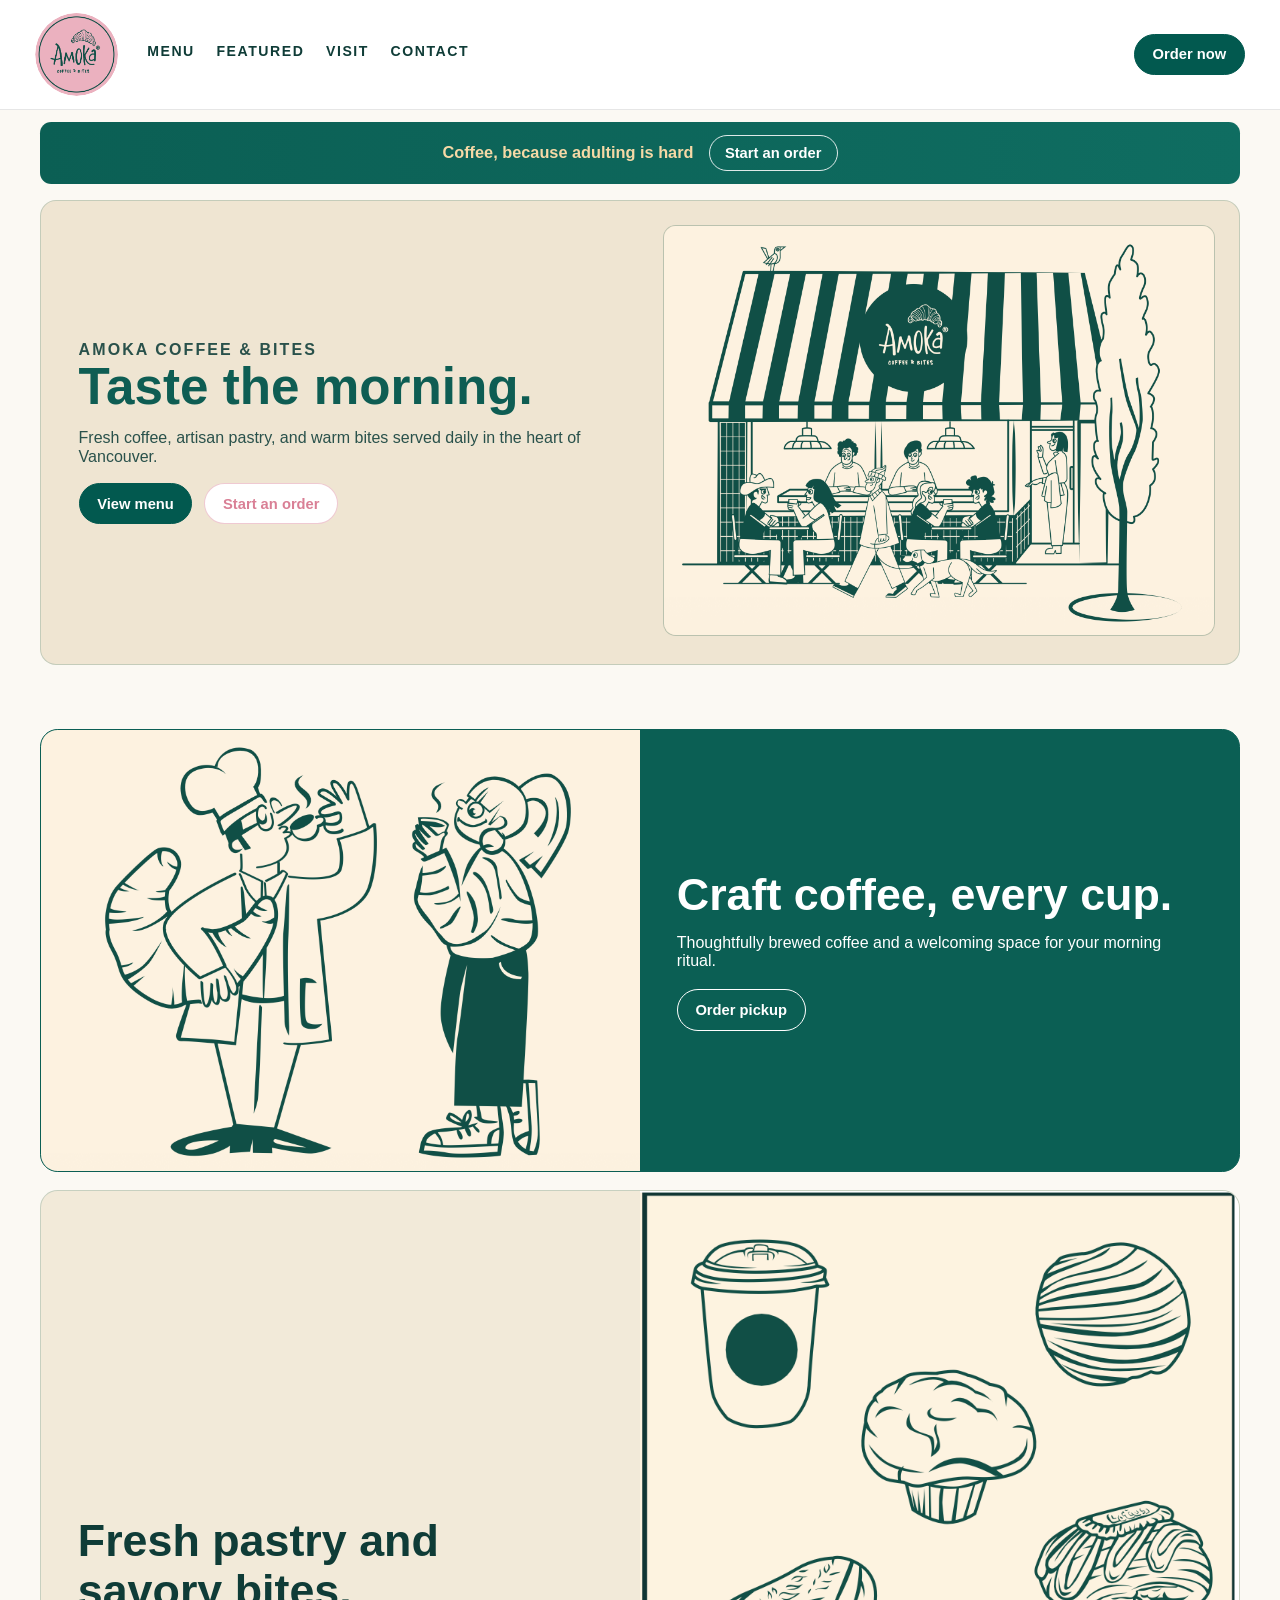
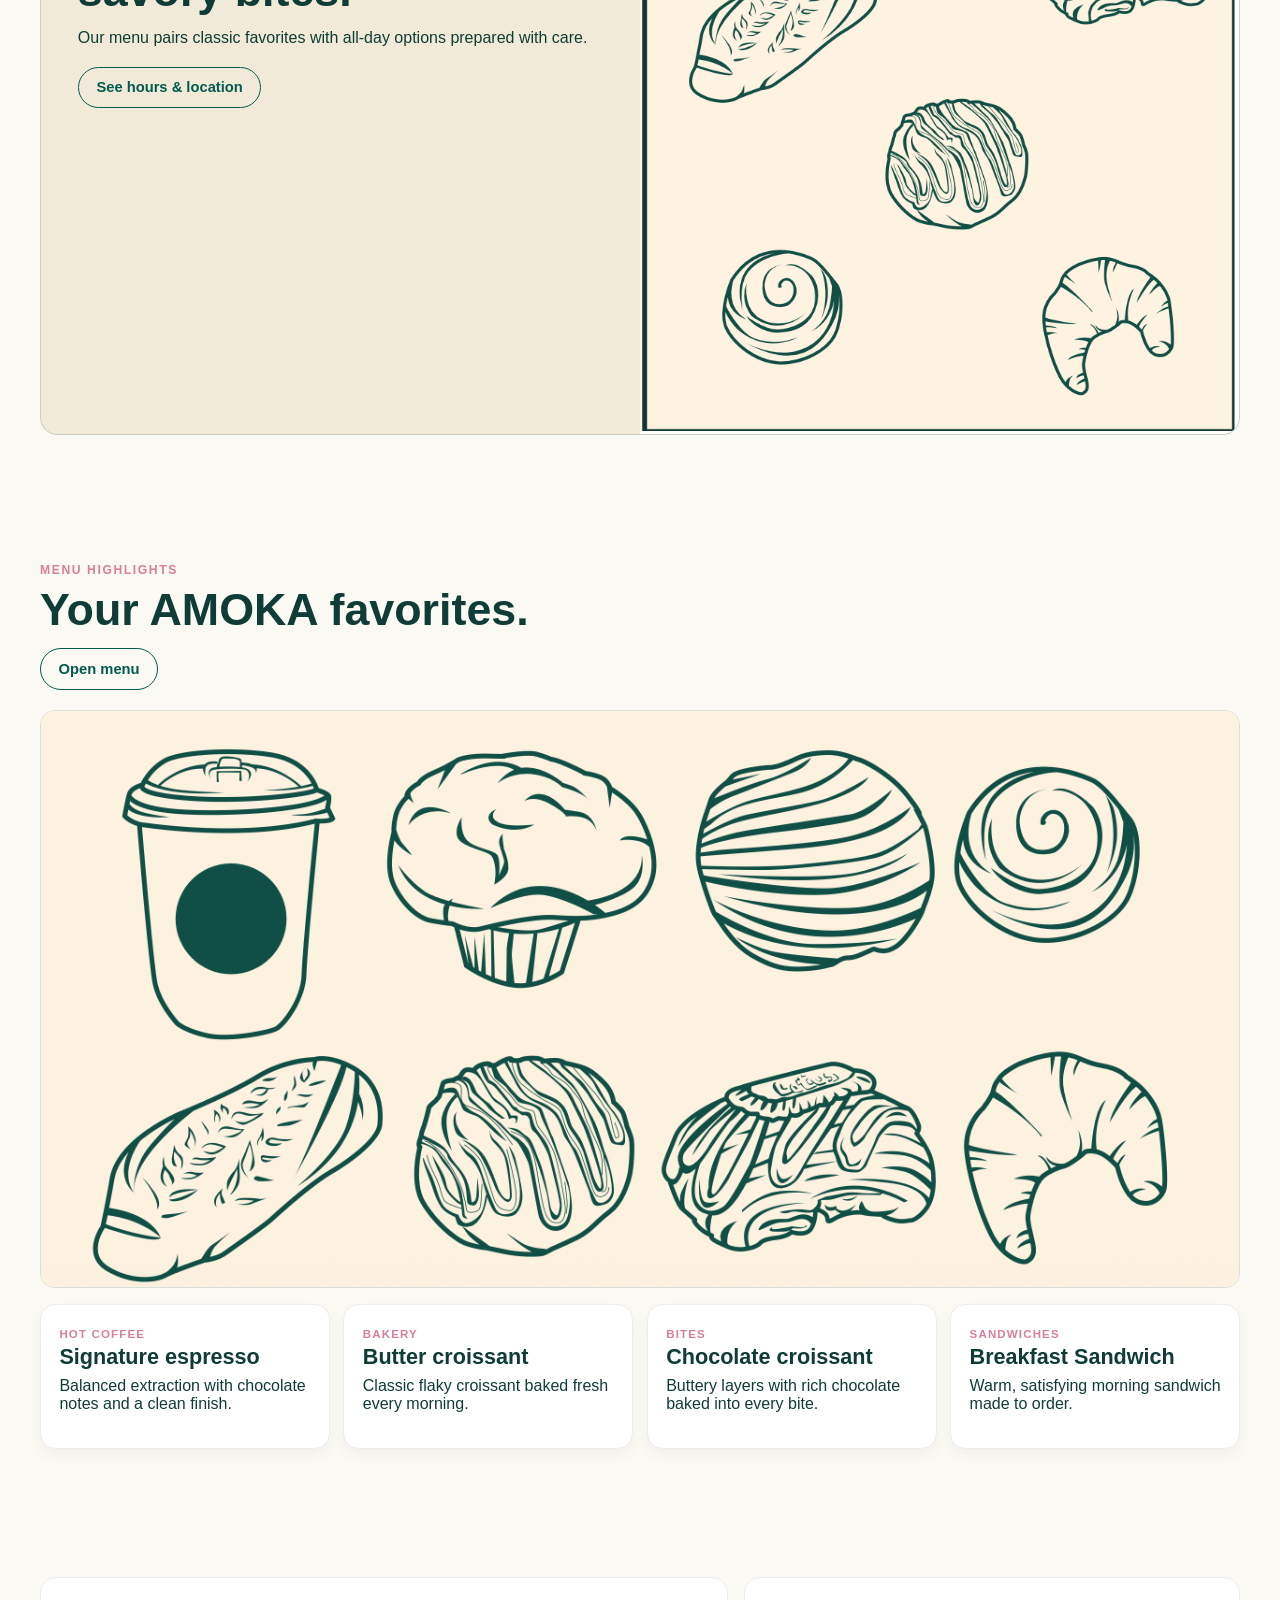
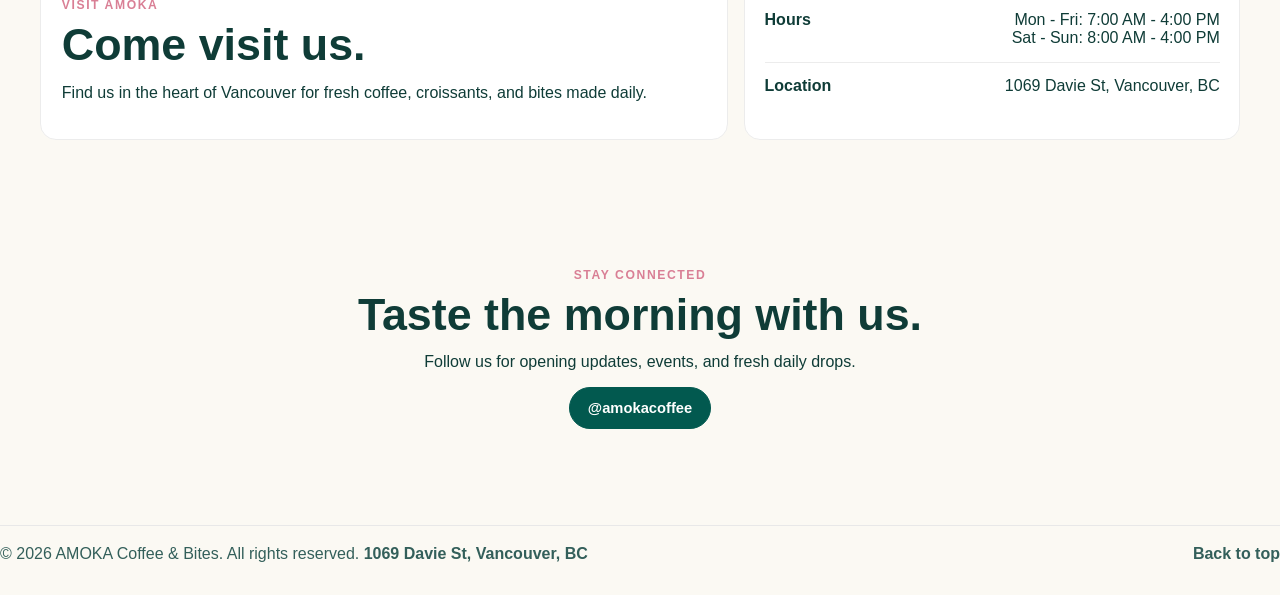
==== index.html @ 8d80a638 "update Logo" ====
<!doctype html>
<html lang="en">
  <head>
    <meta charset="utf-8">
    <meta name="viewport" content="width=device-width, initial-scale=1">
    <meta
      name="description"
      content="AMOKA Coffee & Bites: handcrafted croissants, quality coffee, and a warm cafe-bistro atmosphere in British Columbia."
    >
    <title>AMOKA Coffee & Bites | Taste The Morning</title>
    <link rel="stylesheet" href="styles.css">
  </head>
  <body>
    <header class="site-header">
      <div class="header-left">
        <a class="brand" href="#top" aria-label="AMOKA Coffee & Bites home">
          <img
            class="brand-logo"
            src="./Logo.png"
            alt="AMOKA Coffee & Bites logo"
            onerror="this.style.display='none'; this.parentElement.classList.add('logo-fallback');"
          >
          <span class="brand-mark" aria-hidden="true">A</span>
        </a>
        <nav class="site-nav" aria-label="Primary navigation">
          <a href="./menu.html">Menu</a>
          <a href="#featured">Featured</a>
          <a href="#visit">Visit</a>
          <a href="https://instagram.com/amokacoffee" target="_blank" rel="noreferrer">Contact</a>
        </nav>
      </div>
      <div class="header-actions">
        <a
          class="button button-order"
          href="https://order.online/store/-1649877/?pickup=true&hideModal=true&utm_source=gfo&rwg_token=AFd1xnEuLdV1BhprTAiKXkvRFJN7YW4y94tghBHfKcItxzS50B09iqx4FPSLqGFuNAH0LZiRME0Q1YKTU5CLuIjcIhXDr4P1aA%3D%3D"
          target="_blank"
          rel="noreferrer"
        >
          Order now
        </a>
      </div>
      <button class="nav-toggle" type="button" aria-label="Open menu" aria-expanded="false">
        <span></span>
        <span></span>
      </button>
    </header>

    <main id="top">
      <section class="top-banner" aria-label="Order banner">
        <p>Coffee, because adulting is hard</p>
        <a
          class="button button-primary"
          href="https://order.online/store/-1649877/?pickup=true&hideModal=true&utm_source=gfo&rwg_token=AFd1xnEuLdV1BhprTAiKXkvRFJN7YW4y94tghBHfKcItxzS50B09iqx4FPSLqGFuNAH0LZiRME0Q1YKTU5CLuIjcIhXDr4P1aA%3D%3D"
          target="_blank"
          rel="noreferrer"
        >
          Start an order
        </a>
      </section>

      <section class="hero">
        <div class="hero-copy">
          <p class="eyebrow">AMOKA Coffee &amp; Bites</p>
          <h1>Taste the morning.</h1>
          <p>Fresh coffee, artisan pastry, and warm bites served daily in the heart of Vancouver.</p>
          <div class="hero-actions">
            <a
              class="button button-primary"
              href="./menu.html"
            >
              View menu
            </a>
            <a
              class="button button-secondary"
              href="https://order.online/store/-1649877/?pickup=true&hideModal=true&utm_source=gfo&rwg_token=AFd1xnEuLdV1BhprTAiKXkvRFJN7YW4y94tghBHfKcItxzS50B09iqx4FPSLqGFuNAH0LZiRME0Q1YKTU5CLuIjcIhXDr4P1aA%3D%3D"
              target="_blank"
              rel="noreferrer"
            >
              Start an order
            </a>
          </div>
        </div>
        <div class="hero-art">
          <img src="./Design_front.png" alt="Illustration of AMOKA storefront">
        </div>
      </section>

      <section class="promo section" id="featured">
        <article class="promo-card promo-green">
          <img src="./Design_coffee.png" alt="Illustration of AMOKA coffee moment">
          <div class="promo-copy">
            <h2>Craft coffee, every cup.</h2>
            <p>
              Thoughtfully brewed coffee and a welcoming space for your morning ritual.
            </p>
            <a
              class="button button-outline"
              href="https://order.online/store/-1649877/?pickup=true&hideModal=true&utm_source=gfo&rwg_token=AFd1xnEuLdV1BhprTAiKXkvRFJN7YW4y94tghBHfKcItxzS50B09iqx4FPSLqGFuNAH0LZiRME0Q1YKTU5CLuIjcIhXDr4P1aA%3D%3D"
              target="_blank"
              rel="noreferrer"
            >
              Order pickup
            </a>
          </div>
        </article>
        <article class="promo-card reverse promo-cream">
          <img src="./Design_pastry.png" alt="AMOKA pastry design board">
          <div class="promo-copy">
            <h2>Fresh pastry and savory bites.</h2>
            <p>Our menu pairs classic favorites with all-day options prepared with care.</p>
            <a class="button button-outline" href="#visit">See hours &amp; location</a>
          </div>
        </article>
      </section>

      <section class="menu section" id="menu">
        <div class="section-heading">
          <p class="eyebrow">Menu highlights</p>
          <h2>Your AMOKA favorites.</h2>
          <a class="button button-outline" href="./menu.html">Open menu</a>
        </div>
        <div class="design-strip" aria-hidden="true">
          <img src="./Design_food_items.png" alt="">
        </div>
        <div class="menu-grid">
          <article class="menu-item">
            <span>Hot coffee</span>
            <h3>Signature espresso</h3>
            <p>Balanced extraction with chocolate notes and a clean finish.</p>
          </article>
          <article class="menu-item">
            <span>Bakery</span>
            <h3>Butter croissant</h3>
            <p>Classic flaky croissant baked fresh every morning.</p>
          </article>
          <article class="menu-item">
            <span>Bites</span>
            <h3>Chocolate croissant</h3>
            <p>Buttery layers with rich chocolate baked into every bite.</p>
          </article>
          <article class="menu-item">
            <span>Sandwiches</span>
            <h3>Breakfast Sandwich</h3>
            <p>Warm, satisfying morning sandwich made to order.</p>
          </article>
        </div>
      </section>

      <section class="visit section" id="visit">
        <div class="visit-copy">
          <p class="eyebrow">Visit AMOKA</p>
          <h2>Come visit us.</h2>
          <p>Find us in the heart of Vancouver for fresh coffee, croissants, and bites made daily.</p>
        </div>
        <div class="visit-card">
          <dl>
            <div>
              <dt>Hours</dt>
              <dd>Mon - Fri: 7:00 AM - 4:00 PM<br>Sat - Sun: 8:00 AM - 4:00 PM</dd>
            </div>
            <div>
              <dt>Location</dt>
              <dd>1069 Davie St, Vancouver, BC</dd>
            </div>
          </dl>
        </div>
      </section>

      <section class="contact section" id="contact">
        <p class="eyebrow">Stay connected</p>
        <h2>Taste the morning with us.</h2>
        <p>Follow us for opening updates, events, and fresh daily drops.</p>
        <a class="button button-primary" href="https://instagram.com/amokacoffee" target="_blank" rel="noreferrer">@amokacoffee</a>
      </section>
    </main>

    <footer class="site-footer">
      <p>
        &copy; <span id="year"></span> AMOKA Coffee &amp; Bites. All rights reserved.
        <a
          href="https://www.google.com/maps/search/?api=1&query=1069+Davie+St,+Vancouver,+BC"
          target="_blank"
          rel="noreferrer"
        >
          1069 Davie St, Vancouver, BC
        </a>
      </p>
      <a href="#top">Back to top</a>
    </footer>

    <script src="script.js"></script>
  </body>
</html>
---- styles.css ----
:root {
  --green: #02594f;
  --green-ink: #0f3c37;
  --pink: #eaa6b6;
  --pink-deep: #d97f95;
  --cream: #f6f2e4;
  --offwhite: #fbf9f3;
  --line: rgba(2, 89, 79, 0.18);
  --shadow: 0 16px 38px rgba(2, 89, 79, 0.15);
  --font-title: "Trona", "Helvetica Neue", Helvetica, Arial, sans-serif;
  --font-body: "Helvetica Neue", Helvetica, Arial, sans-serif;
}

* { box-sizing: border-box; }
html { scroll-behavior: smooth; }
body {
  margin: 0;
  font-family: var(--font-body);
  color: var(--green-ink);
  background: var(--offwhite);
  position: relative;
  overflow-x: hidden;
}

body::before,
body::after {
  content: "";
  position: fixed;
  top: 0;
  bottom: 0;
  width: clamp(56px, 6vw, 86px);
  background-image: url("./Design_sides.png");
  background-size: cover;
  background-repeat: repeat-y;
  opacity: 0.18;
  pointer-events: none;
  z-index: 0;
}

body::before {
  left: 0;
}

body::after {
  right: 0;
  transform: scaleX(-1);
}

.site-header,
main,
.site-footer {
  position: relative;
  z-index: 1;
}

a { color: inherit; text-decoration: none; }

.site-header {
  position: sticky;
  top: 0;
  z-index: 20;
  display: flex;
  align-items: center;
  justify-content: space-between;
  gap: 1rem;
  padding: 0.8rem clamp(1rem, 3vw, 2.2rem);
  background: #fff;
  border-bottom: 1px solid #e6e6e6;
}

.header-left {
  display: flex;
  align-items: center;
  gap: 1.8rem;
}

.brand {
  display: flex;
  align-items: center;
  color: var(--green);
}

.brand-logo {
  width: 5.2rem;
  height: 5.2rem;
  border-radius: 50%;
  object-fit: contain;
  clip-path: circle(50% at 50% 50%);
}

.brand-mark {
  display: none;
  width: 2.4rem;
  height: 2.4rem;
  border-radius: 50%;
  background: var(--green);
  color: #fff;
  place-items: center;
  font-weight: 800;
}

.brand.logo-fallback .brand-mark { display: grid; }

.site-nav {
  display: flex;
  align-items: center;
  gap: 1.35rem;
}

.site-nav a {
  font-size: 0.88rem;
  font-weight: 800;
  letter-spacing: 0.11em;
  text-transform: uppercase;
  padding-bottom: 0.25rem;
  border-bottom: 2px solid transparent;
}

.site-nav a:hover {
  color: var(--pink-deep);
  border-bottom-color: var(--pink-deep);
}

.header-actions { display: flex; align-items: center; }

.button {
  display: inline-flex;
  align-items: center;
  justify-content: center;
  min-height: 2.6rem;
  padding: 0.72rem 1.1rem;
  border-radius: 999px;
  border: 1px solid var(--green);
  font-weight: 700;
  font-size: 0.92rem;
  transition: transform 150ms ease, box-shadow 150ms ease;
}

.button:hover {
  transform: translateY(-1px);
  box-shadow: 0 8px 22px rgba(2, 89, 79, 0.18);
}

.button-primary { background: var(--green); color: #fff; }
.button-secondary { background: transparent; color: var(--pink-deep); border-color: rgba(217, 127, 149, 0.4); }
.button-order { background: var(--green); color: #fff; }
.button-outline { background: transparent; color: var(--green); }

.nav-toggle {
  display: none;
  width: 2.5rem;
  height: 2.5rem;
  border: 0;
  border-radius: 50%;
  background: var(--green);
  padding: 0.6rem;
}

.nav-toggle span {
  display: block;
  height: 2px;
  margin: 0.28rem 0;
  background: #fff;
}

main { width: min(1200px, calc(100% - 2rem)); margin: 0 auto; }
.section { padding: clamp(2.5rem, 5vw, 4.3rem) 0; }

.top-banner {
  margin-top: 0.75rem;
  padding: 0.85rem 1rem;
  border-radius: 0.7rem;
  background: linear-gradient(90deg, #0b5f54, #0f6d61);
  color: #fff;
  display: flex;
  align-items: center;
  justify-content: center;
  gap: 0.95rem;
  flex-wrap: wrap;
}

.top-banner p {
  margin: 0;
  font-weight: 700;
  font-size: 1.02rem;
  color: #f6d9a6;
}

.top-banner .button-primary {
  min-height: 2.2rem;
  padding: 0.45rem 0.95rem;
  background: transparent;
  border-color: rgba(255, 255, 255, 0.86);
  color: #fff;
}

.hero {
  margin-top: 1rem;
  padding: clamp(1.1rem, 2.4vw, 1.5rem);
  border: 1px solid var(--line);
  border-radius: 1rem;
  background: #efe5d2;
  display: grid;
  grid-template-columns: 1.05fr 1fr;
  gap: 1.1rem;
  align-items: center;
}

.hero-copy {
  padding: clamp(0.4rem, 1.4vw, 0.85rem);
}

.eyebrow {
  margin: 0 0 0.5rem;
  text-transform: uppercase;
  letter-spacing: 0.13em;
  font-weight: 700;
  font-size: 0.76rem;
  color: var(--pink-deep);
}

h1, h2, h3, p { margin-top: 0; }
h1, h2, h3 {
  font-family: var(--font-title);
  font-weight: 800;
  line-height: 1.1;
  text-wrap: balance;
}

h1 { font-size: clamp(2.2rem, 5vw, 4rem); margin-bottom: 0.9rem; }
h2 { font-size: clamp(1.7rem, 3.6vw, 2.8rem); margin-bottom: 0.9rem; }
h3 { font-size: 1.35rem; margin-bottom: 0.5rem; }

.hero h1 {
  margin-bottom: 0.75rem;
  font-size: clamp(2rem, 4.5vw, 3.2rem);
  color: #0e5d53;
  text-wrap: balance;
}

.hero p {
  margin: 0;
  max-width: 34rem;
  color: #29514b;
  font-size: 1rem;
  line-height: 1.2;
}

.hero-actions {
  display: flex;
  gap: 0.75rem;
  flex-wrap: wrap;
  margin-top: 1.05rem;
}

.hero .button-primary {
  background: var(--green);
  color: #fff;
  border-color: var(--green);
}

.hero .button-secondary {
  color: var(--pink-deep);
  border-color: rgba(217, 127, 149, 0.42);
  background: #fff;
}

.hero .button-secondary:hover {
  background: rgba(234, 166, 182, 0.16);
}

.hero-art img {
  width: 100%;
  border-radius: 0.8rem;
  border: 1px solid rgba(2, 89, 79, 0.2);
  background: #e8dcc6;
  object-fit: cover;
}

.promo { display: grid; gap: 1.1rem; }

.promo-card {
  display: grid;
  grid-template-columns: 1fr 1fr;
  background: var(--cream);
  border: 1px solid var(--line);
  border-radius: 1.1rem;
  overflow: hidden;
}

.promo-card.reverse { direction: rtl; }
.promo-card.reverse .promo-copy { direction: ltr; }

.promo-card img {
  width: 100%;
  height: 100%;
  min-height: 18rem;
  object-fit: cover;
}

.promo-copy {
  padding: clamp(1.5rem, 3vw, 2.3rem);
  display: grid;
  align-content: center;
  justify-items: start;
  text-align: left;
}

.promo-copy p { margin-bottom: 1.2rem; }

.promo-green {
  background: #0b5f54;
  border-color: #0b5f54;
  color: #fff;
}

.promo-green .button-outline {
  border-color: #fff;
  color: #fff;
}

.promo-green .button-outline:hover {
  background: rgba(255, 255, 255, 0.1);
}

.promo-cream {
  background: #f2ead9;
}

.section-heading { max-width: 46rem; margin-bottom: 1.25rem; }

.design-strip {
  display: grid;
  grid-template-columns: 1fr;
  gap: 0.85rem;
  margin-bottom: 1rem;
}

.design-strip img {
  width: 100%;
  height: 100%;
  min-height: 10rem;
  object-fit: cover;
  border-radius: 0.9rem;
  border: 1px solid rgba(2, 89, 79, 0.14);
}

.menu-grid {
  display: grid;
  grid-template-columns: repeat(4, 1fr);
  gap: 0.85rem;
}

.menu-item {
  background: #fff;
  border: 1px solid #ececec;
  border-radius: 0.95rem;
  padding: 1.15rem;
  box-shadow: 0 6px 16px rgba(0, 0, 0, 0.04);
}

.menu-item span {
  display: inline-block;
  margin-bottom: 0.35rem;
  color: var(--pink-deep);
  text-transform: uppercase;
  letter-spacing: 0.1em;
  font-size: 0.72rem;
  font-weight: 800;
}

.visit {
  display: grid;
  grid-template-columns: 1fr minmax(19rem, 0.72fr);
  gap: 1rem;
  align-items: stretch;
}

.visit-copy {
  background: #fff;
  border: 1px solid #ececec;
  border-radius: 1rem;
  padding: 1.3rem;
}

.visit-card {
  background: #fff;
  border: 1px solid #ececec;
  border-radius: 1rem;
  padding: 1.2rem;
}

.visit-card dl, .visit-card dd { margin: 0; }
.visit-card div {
  display: flex;
  justify-content: space-between;
  gap: 1rem;
  padding: 0.9rem 0;
  border-bottom: 1px solid #ececec;
}
.visit-card div:last-child { border-bottom: 0; }
.visit-card dt { font-weight: 700; }
.visit-card dd { text-align: right; }

.contact {
  text-align: center;
  max-width: 45rem;
  margin: 0 auto;
}

.site-footer {
  margin-top: 2rem;
  padding: 1.2rem 0 2rem;
  border-top: 1px solid #e8e8e8;
  display: flex;
  justify-content: space-between;
  gap: 1rem;
  color: #335f5a;
}

.site-footer p { margin: 0; }
.site-footer a { font-weight: 700; }
.site-footer a:hover { color: var(--pink-deep); }

.menu-page {
  width: min(1100px, calc(100% - 2rem));
  margin: 1rem auto 0;
}

.menu-page .section-heading {
  margin-bottom: 1rem;
}

.menu-page-frame-wrap {
  height: min(85vh, 980px);
  background: #fff;
  border-radius: 0.9rem;
  border: 1px solid #ececec;
  overflow: hidden;
  box-shadow: var(--shadow);
}

.menu-page-frame {
  width: 100%;
  height: 100%;
  border: 0;
}

@media (max-width: 980px) {
  body::before,
  body::after {
    display: none;
  }
  .menu-grid { grid-template-columns: repeat(2, 1fr); }
  .visit { grid-template-columns: 1fr; }
  .promo-card { grid-template-columns: 1fr; }
  .promo-card.reverse { direction: ltr; }
  .hero { grid-template-columns: 1fr; }
  .hero-copy { padding: 0.2rem; }
  .design-strip { grid-template-columns: 1fr; }
}

@media (max-width: 760px) {
  .header-actions { display: none; }
  .nav-toggle { display: block; }
  .site-nav {
    position: fixed;
    top: 5.3rem;
    right: 1rem;
    left: 1rem;
    display: none;
    flex-direction: column;
    align-items: flex-start;
    background: #fff;
    border: 1px solid #eaeaea;
    border-radius: 1rem;
    padding: 1rem;
    box-shadow: var(--shadow);
  }
  body.nav-open .site-nav { display: flex; }
  .brand-logo { width: 4.4rem; height: 4.4rem; }
  .top-banner { justify-content: center; text-align: center; }
  .hero-actions { width: 100%; }
}

@media (max-width: 560px) {
  .menu-grid { grid-template-columns: 1fr; }
  .site-footer { flex-direction: column; }
  .menu-page-frame-wrap { height: min(78vh, 760px); }
}
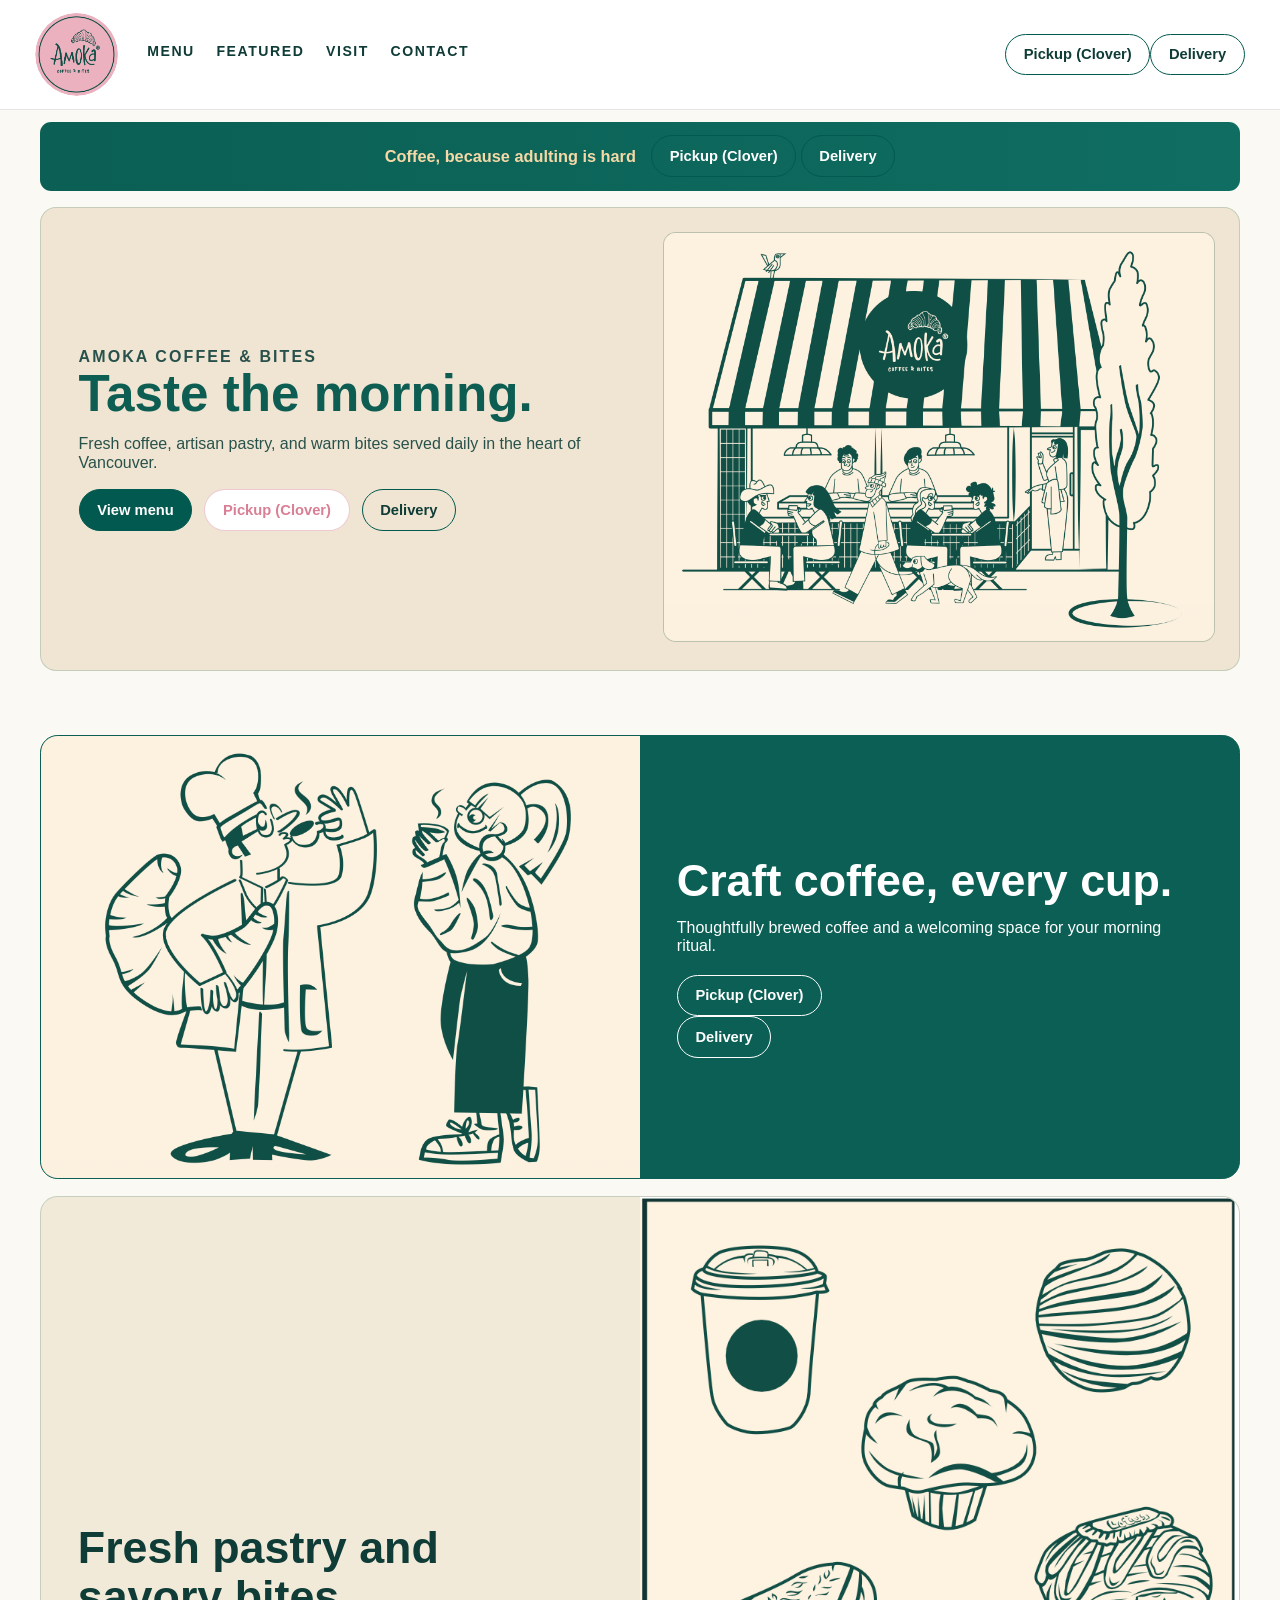
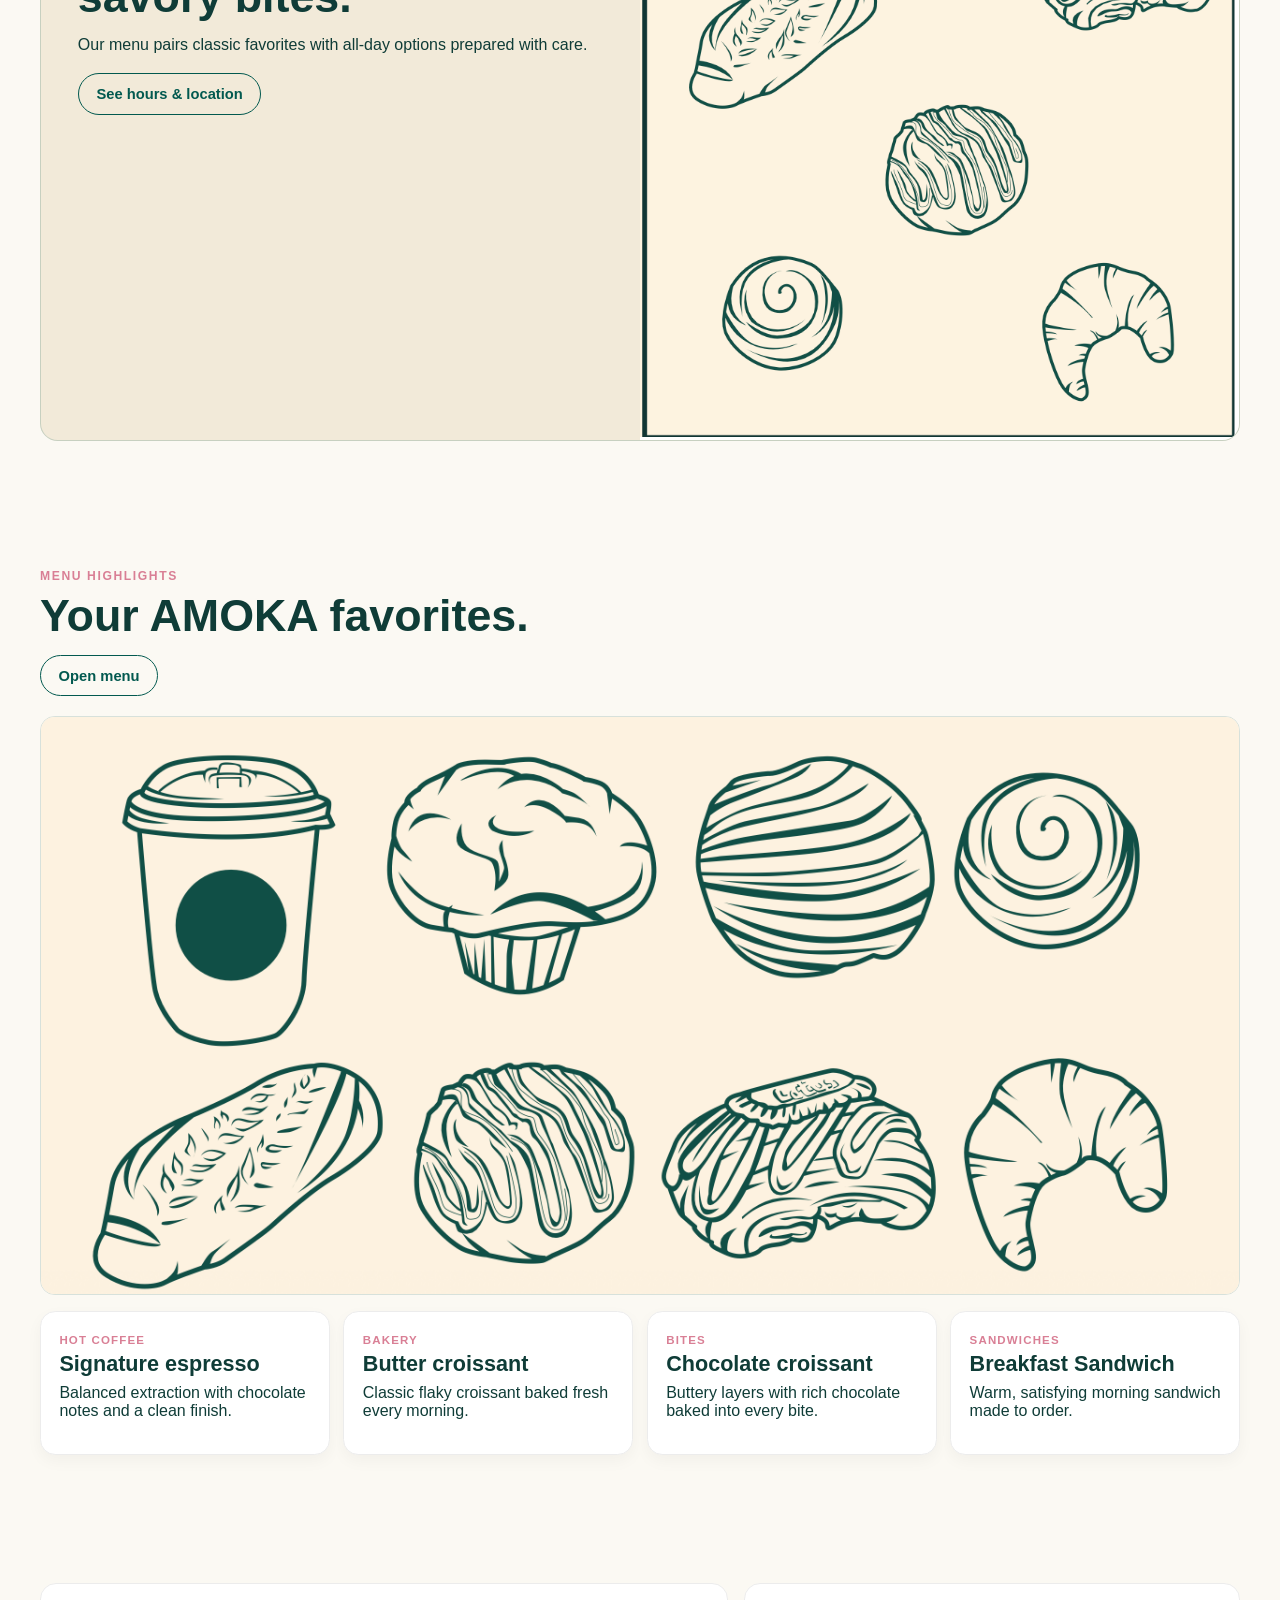
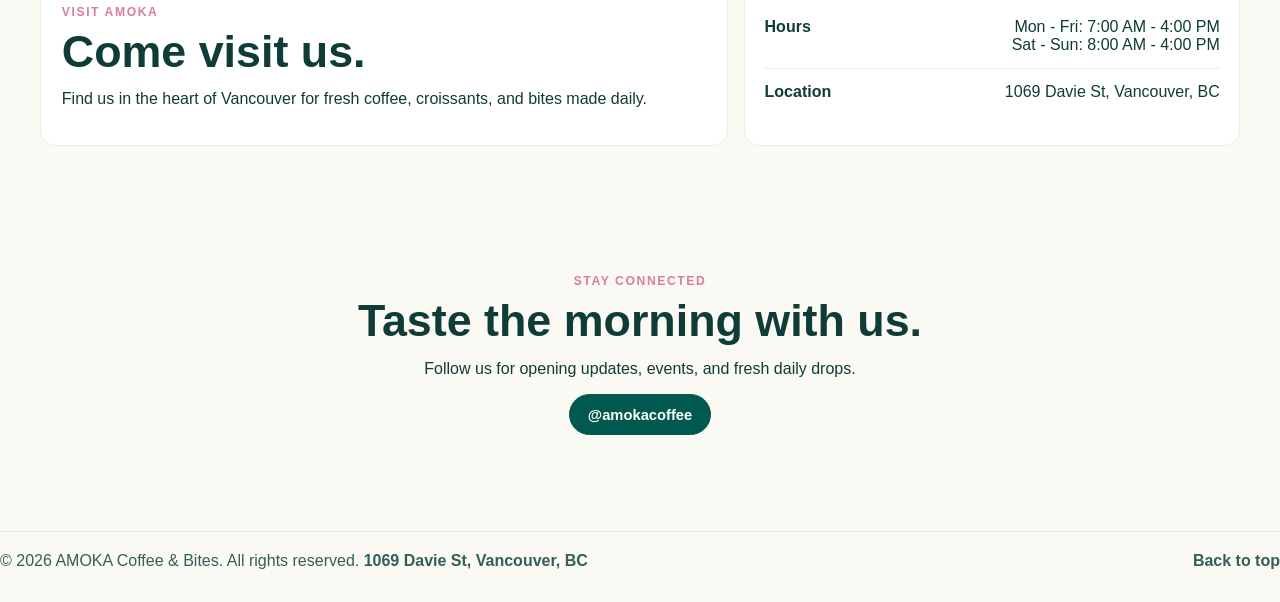
==== commit 3ae3bd9a: "Add site icon and social metadata for AMOKA branding. Use the existing logo as favicon and preview i" ====
--- a/index.html
+++ b/index.html
@@ -7,6 +7,23 @@
       name="description"
       content="AMOKA Coffee & Bites: handcrafted croissants, quality coffee, and a warm cafe-bistro atmosphere in British Columbia."
     >
+    <link rel="icon" type="image/png" sizes="32x32" href="./Logo.png">
+    <link rel="apple-touch-icon" href="./Logo.png">
+    <meta property="og:site_name" content="AMOKA Coffee & Bites">
+    <meta property="og:title" content="AMOKA Coffee & Bites | Taste The Morning">
+    <meta
+      property="og:description"
+      content="AMOKA Coffee & Bites: handcrafted croissants, quality coffee, and a warm cafe-bistro atmosphere in British Columbia."
+    >
+    <meta property="og:type" content="website">
+    <meta property="og:image" content="./Logo.png">
+    <meta name="twitter:card" content="summary">
+    <meta name="twitter:title" content="AMOKA Coffee & Bites | Taste The Morning">
+    <meta
+      name="twitter:description"
+      content="AMOKA Coffee & Bites: handcrafted croissants, quality coffee, and a warm cafe-bistro atmosphere in British Columbia."
+    >
+    <meta name="twitter:image" content="./Logo.png">
     <title>AMOKA Coffee & Bites | Taste The Morning</title>
     <link rel="stylesheet" href="styles.css">
   </head>
@@ -31,12 +48,20 @@
       </div>
       <div class="header-actions">
         <a
-          class="button button-order"
+          class="button button-pickup"
+          href="https://www.clover.com/online-ordering"
+          target="_blank"
+          rel="noreferrer"
+        >
+          Pickup (Clover)
+        </a>
+        <a
+          class="button button-delivery"
           href="https://order.online/store/-1649877/?pickup=true&hideModal=true&utm_source=gfo&rwg_token=AFd1xnEuLdV1BhprTAiKXkvRFJN7YW4y94tghBHfKcItxzS50B09iqx4FPSLqGFuNAH0LZiRME0Q1YKTU5CLuIjcIhXDr4P1aA%3D%3D"
           target="_blank"
           rel="noreferrer"
         >
-          Order now
+          Delivery
         </a>
       </div>
       <button class="nav-toggle" type="button" aria-label="Open menu" aria-expanded="false">
@@ -48,14 +73,24 @@
     <main id="top">
       <section class="top-banner" aria-label="Order banner">
         <p>Coffee, because adulting is hard</p>
-        <a
-          class="button button-primary"
-          href="https://order.online/store/-1649877/?pickup=true&hideModal=true&utm_source=gfo&rwg_token=AFd1xnEuLdV1BhprTAiKXkvRFJN7YW4y94tghBHfKcItxzS50B09iqx4FPSLqGFuNAH0LZiRME0Q1YKTU5CLuIjcIhXDr4P1aA%3D%3D"
-          target="_blank"
-          rel="noreferrer"
-        >
-          Start an order
-        </a>
+        <div class="order-links">
+          <a
+            class="button button-banner-pickup"
+            href="https://www.clover.com/online-ordering"
+            target="_blank"
+            rel="noreferrer"
+          >
+            Pickup (Clover)
+          </a>
+          <a
+            class="button button-banner-delivery"
+            href="https://order.online/store/-1649877/?pickup=true&hideModal=true&utm_source=gfo&rwg_token=AFd1xnEuLdV1BhprTAiKXkvRFJN7YW4y94tghBHfKcItxzS50B09iqx4FPSLqGFuNAH0LZiRME0Q1YKTU5CLuIjcIhXDr4P1aA%3D%3D"
+            target="_blank"
+            rel="noreferrer"
+          >
+            Delivery
+          </a>
+        </div>
       </section>
 
       <section class="hero">
@@ -72,11 +107,19 @@
             </a>
             <a
               class="button button-secondary"
+              href="https://www.clover.com/online-ordering"
+              target="_blank"
+              rel="noreferrer"
+            >
+              Pickup (Clover)
+            </a>
+            <a
+              class="button button-delivery"
               href="https://order.online/store/-1649877/?pickup=true&hideModal=true&utm_source=gfo&rwg_token=AFd1xnEuLdV1BhprTAiKXkvRFJN7YW4y94tghBHfKcItxzS50B09iqx4FPSLqGFuNAH0LZiRME0Q1YKTU5CLuIjcIhXDr4P1aA%3D%3D"
               target="_blank"
               rel="noreferrer"
             >
-              Start an order
+              Delivery
             </a>
           </div>
         </div>
@@ -94,12 +137,20 @@
               Thoughtfully brewed coffee and a welcoming space for your morning ritual.
             </p>
             <a
+              class="button button-outline button-pickup-light"
+              href="https://www.clover.com/online-ordering"
+              target="_blank"
+              rel="noreferrer"
+            >
+              Pickup (Clover)
+            </a>
+            <a
               class="button button-outline"
               href="https://order.online/store/-1649877/?pickup=true&hideModal=true&utm_source=gfo&rwg_token=AFd1xnEuLdV1BhprTAiKXkvRFJN7YW4y94tghBHfKcItxzS50B09iqx4FPSLqGFuNAH0LZiRME0Q1YKTU5CLuIjcIhXDr4P1aA%3D%3D"
               target="_blank"
               rel="noreferrer"
             >
-              Order pickup
+              Delivery
             </a>
           </div>
         </article>
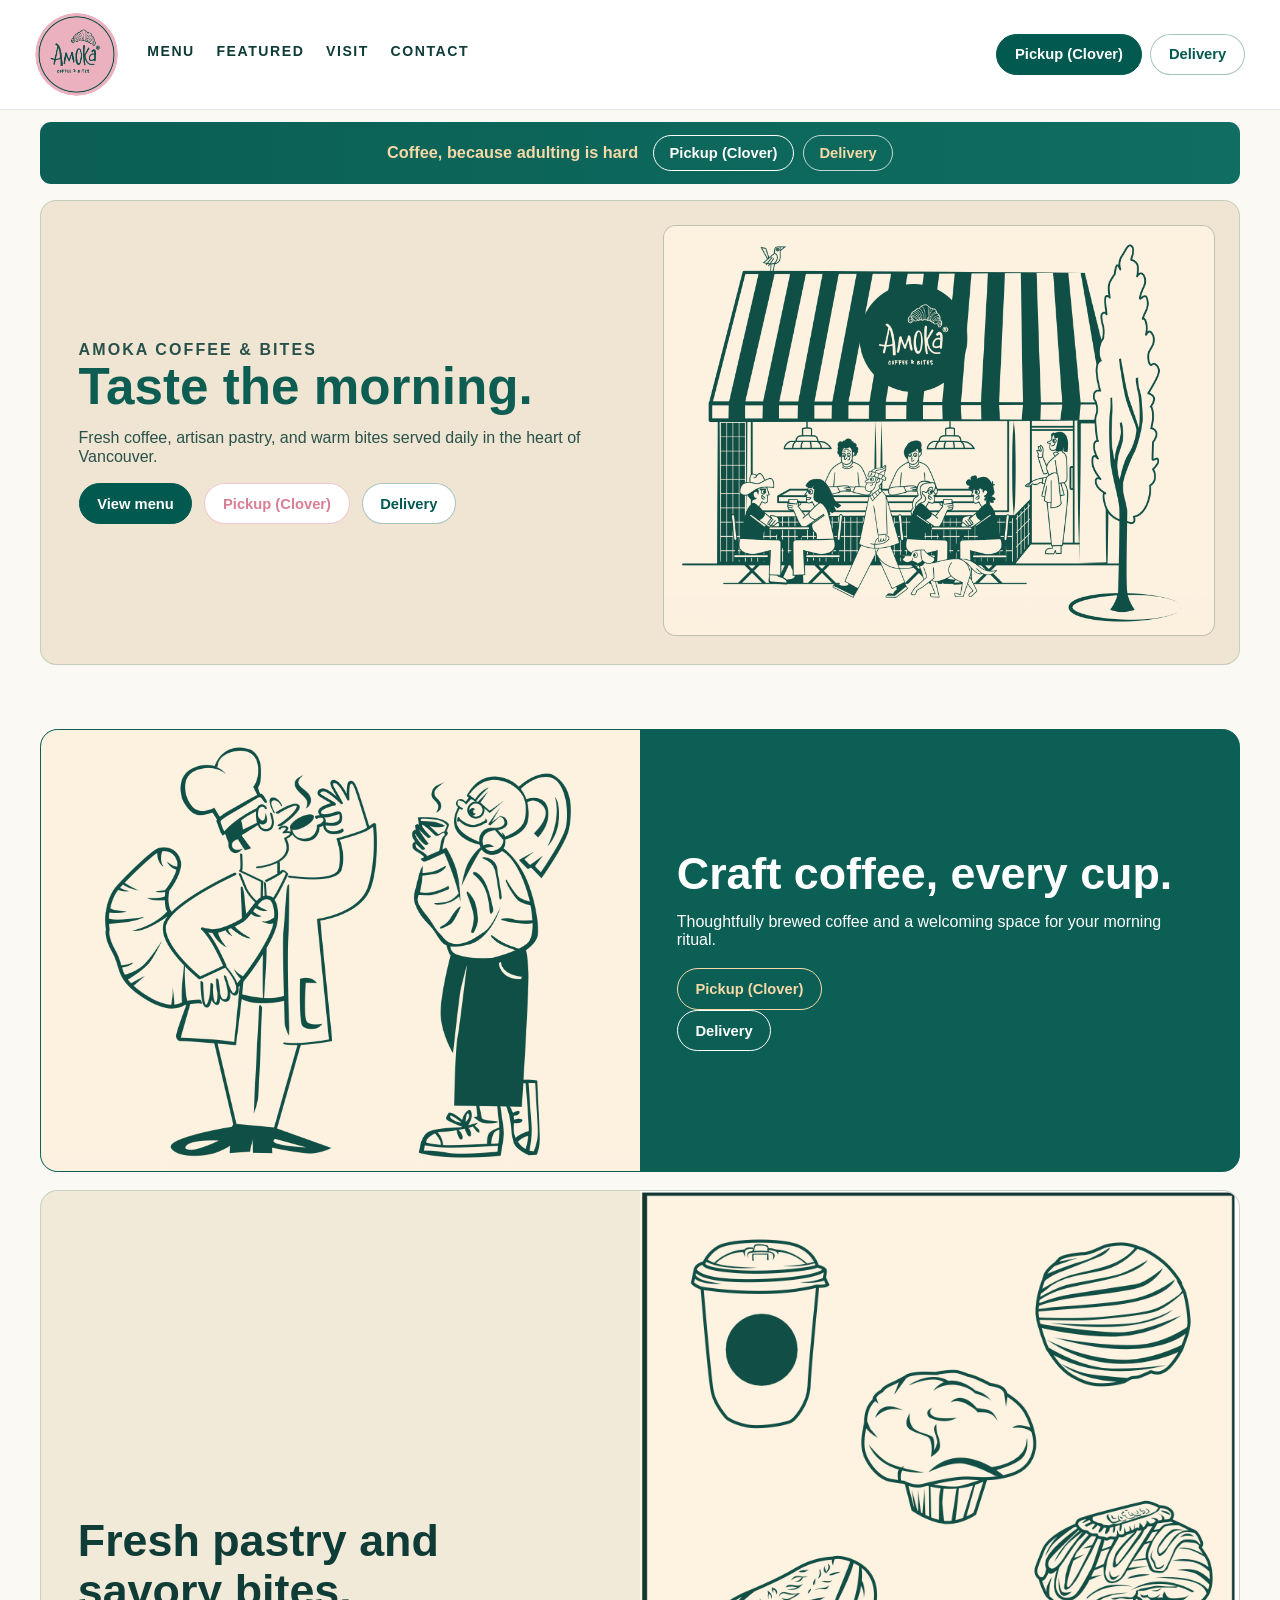
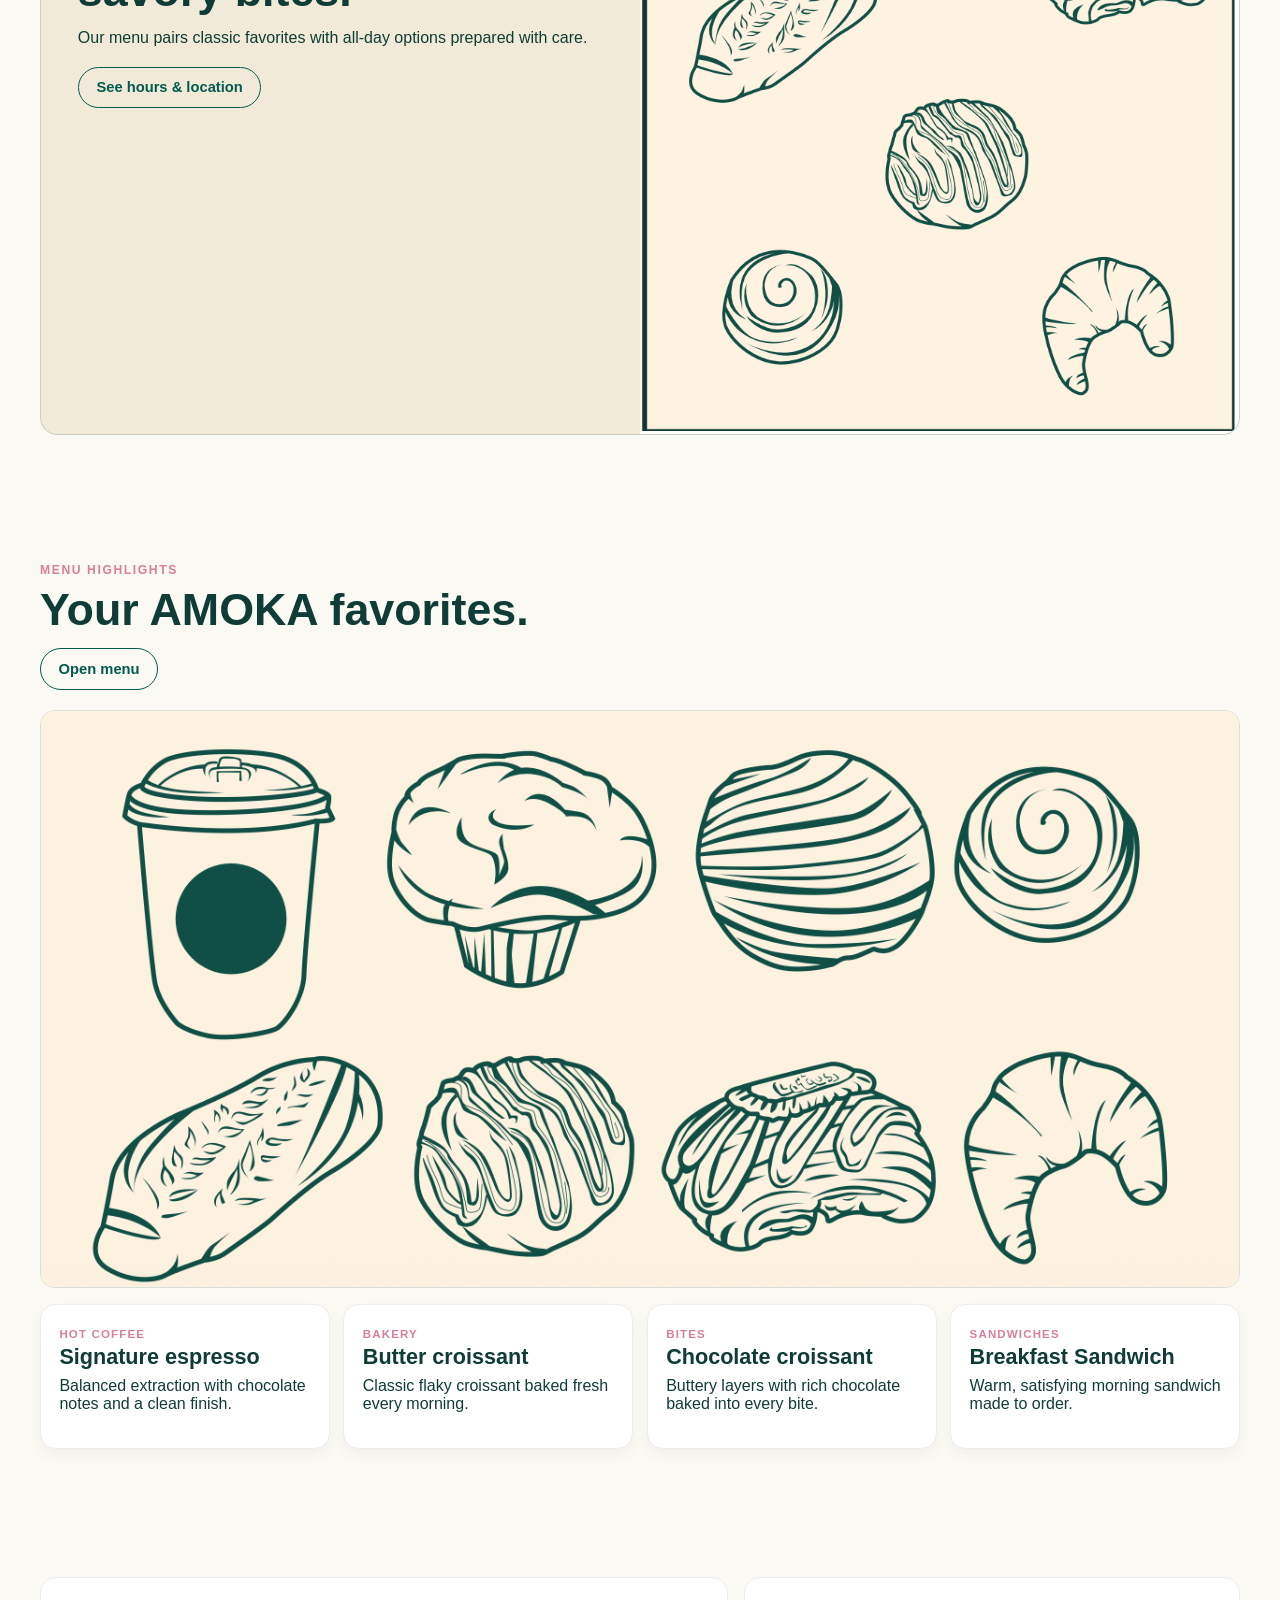
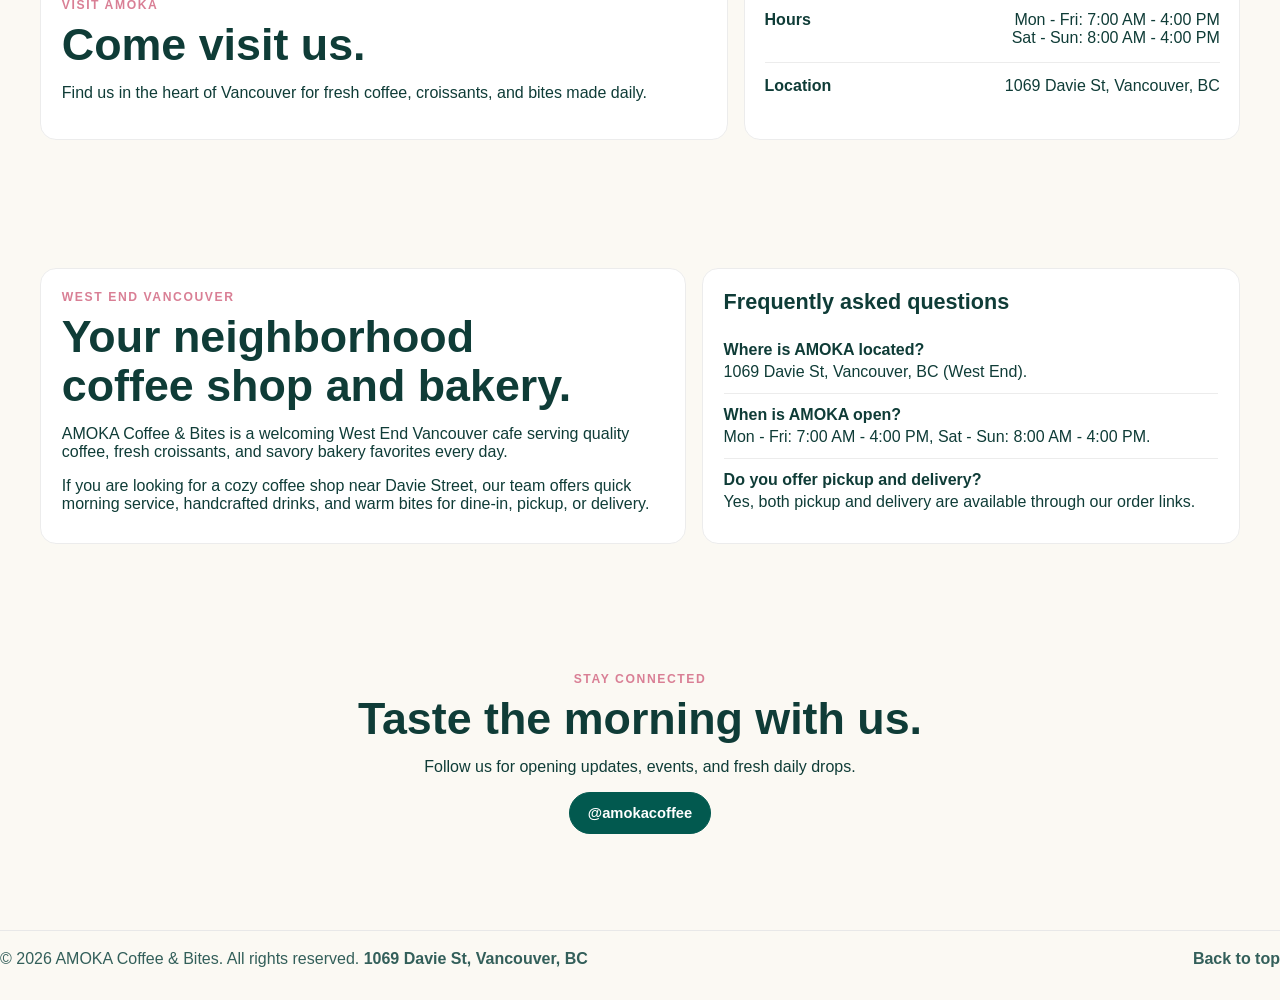
==== commit 5770c3c2: "Improve local SEO signals and indexing setup for AMOKA. Add canonical and robots metadata, structure" ====
--- a/index.html
+++ b/index.html
@@ -7,6 +7,8 @@
       name="description"
       content="AMOKA Coffee & Bites: handcrafted croissants, quality coffee, and a warm cafe-bistro atmosphere in British Columbia."
     >
+    <meta name="robots" content="index,follow">
+    <link rel="canonical" href="https://amoka.ca/">
     <link rel="icon" type="image/png" sizes="32x32" href="./Logo.png">
     <link rel="apple-touch-icon" href="./Logo.png">
     <meta property="og:site_name" content="AMOKA Coffee & Bites">
@@ -16,14 +18,88 @@
       content="AMOKA Coffee & Bites: handcrafted croissants, quality coffee, and a warm cafe-bistro atmosphere in British Columbia."
     >
     <meta property="og:type" content="website">
-    <meta property="og:image" content="./Logo.png">
+    <meta property="og:url" content="https://amoka.ca/">
+    <meta property="og:image" content="https://amoka.ca/Logo.png">
     <meta name="twitter:card" content="summary">
     <meta name="twitter:title" content="AMOKA Coffee & Bites | Taste The Morning">
     <meta
       name="twitter:description"
       content="AMOKA Coffee & Bites: handcrafted croissants, quality coffee, and a warm cafe-bistro atmosphere in British Columbia."
     >
-    <meta name="twitter:image" content="./Logo.png">
+    <meta name="twitter:image" content="https://amoka.ca/Logo.png">
+    <script type="application/ld+json">
+      {
+        "@context": "https://schema.org",
+        "@type": "CafeOrCoffeeShop",
+        "name": "AMOKA Coffee & Bites",
+        "alternateName": "AMOKA",
+        "url": "https://amoka.ca/",
+        "image": "https://amoka.ca/Logo.png",
+        "address": {
+          "@type": "PostalAddress",
+          "streetAddress": "1069 Davie St",
+          "addressLocality": "Vancouver",
+          "addressRegion": "BC",
+          "addressCountry": "CA"
+        },
+        "servesCuisine": ["Coffee", "Bakery", "Cafe"],
+        "priceRange": "$$",
+        "openingHoursSpecification": [
+          {
+            "@type": "OpeningHoursSpecification",
+            "dayOfWeek": [
+              "Monday",
+              "Tuesday",
+              "Wednesday",
+              "Thursday",
+              "Friday"
+            ],
+            "opens": "07:00",
+            "closes": "16:00"
+          },
+          {
+            "@type": "OpeningHoursSpecification",
+            "dayOfWeek": ["Saturday", "Sunday"],
+            "opens": "08:00",
+            "closes": "16:00"
+          }
+        ],
+        "hasMenu": "https://amoka.ca/menu.html",
+        "sameAs": ["https://instagram.com/amokacoffee"]
+      }
+    </script>
+    <script type="application/ld+json">
+      {
+        "@context": "https://schema.org",
+        "@type": "FAQPage",
+        "mainEntity": [
+          {
+            "@type": "Question",
+            "name": "Where is AMOKA Coffee & Bites located in Vancouver?",
+            "acceptedAnswer": {
+              "@type": "Answer",
+              "text": "AMOKA Coffee & Bites is located at 1069 Davie St in Vancouver, in the West End."
+            }
+          },
+          {
+            "@type": "Question",
+            "name": "What are AMOKA's opening hours?",
+            "acceptedAnswer": {
+              "@type": "Answer",
+              "text": "AMOKA is open Monday to Friday from 7:00 AM to 4:00 PM, and Saturday to Sunday from 8:00 AM to 4:00 PM."
+            }
+          },
+          {
+            "@type": "Question",
+            "name": "Can I order pickup or delivery from AMOKA?",
+            "acceptedAnswer": {
+              "@type": "Answer",
+              "text": "Yes. AMOKA offers pickup through Clover and delivery through Order Online links on the website."
+            }
+          }
+        ]
+      }
+    </script>
     <title>AMOKA Coffee & Bites | Taste The Morning</title>
     <link rel="stylesheet" href="styles.css">
   </head>
@@ -217,6 +293,38 @@
         </div>
       </section>
 
+      <section class="local-seo section" id="west-end-cafe">
+        <div class="local-seo-copy">
+          <p class="eyebrow">West End Vancouver</p>
+          <h2>Your neighborhood coffee shop and bakery.</h2>
+          <p>
+            AMOKA Coffee &amp; Bites is a welcoming West End Vancouver cafe serving quality coffee, fresh croissants,
+            and savory bakery favorites every day.
+          </p>
+          <p>
+            If you are looking for a cozy coffee shop near Davie Street, our team offers quick morning service,
+            handcrafted drinks, and warm bites for dine-in, pickup, or delivery.
+          </p>
+        </div>
+        <div class="faq-card">
+          <h3>Frequently asked questions</h3>
+          <dl>
+            <div>
+              <dt>Where is AMOKA located?</dt>
+              <dd>1069 Davie St, Vancouver, BC (West End).</dd>
+            </div>
+            <div>
+              <dt>When is AMOKA open?</dt>
+              <dd>Mon - Fri: 7:00 AM - 4:00 PM, Sat - Sun: 8:00 AM - 4:00 PM.</dd>
+            </div>
+            <div>
+              <dt>Do you offer pickup and delivery?</dt>
+              <dd>Yes, both pickup and delivery are available through our order links.</dd>
+            </div>
+          </dl>
+        </div>
+      </section>
+
       <section class="contact section" id="contact">
         <p class="eyebrow">Stay connected</p>
         <h2>Taste the morning with us.</h2>
--- a/styles.css
+++ b/styles.css
@@ -121,7 +121,13 @@
   border-bottom-color: var(--pink-deep);
 }
 
-.header-actions { display: flex; align-items: center; }
+.header-actions {
+  display: flex;
+  align-items: center;
+  gap: 0.55rem;
+  flex-wrap: wrap;
+  justify-content: flex-end;
+}
 
 .button {
   display: inline-flex;
@@ -143,7 +149,8 @@
 
 .button-primary { background: var(--green); color: #fff; }
 .button-secondary { background: transparent; color: var(--pink-deep); border-color: rgba(217, 127, 149, 0.4); }
-.button-order { background: var(--green); color: #fff; }
+.button-pickup { background: var(--green); color: #fff; border-color: var(--green); }
+.button-delivery { background: #fff; color: var(--green); border-color: rgba(2, 89, 79, 0.35); }
 .button-outline { background: transparent; color: var(--green); }
 
 .nav-toggle {
@@ -179,6 +186,13 @@
   flex-wrap: wrap;
 }
 
+.order-links {
+  display: flex;
+  gap: 0.6rem;
+  flex-wrap: wrap;
+  justify-content: center;
+}
+
 .top-banner p {
   margin: 0;
   font-weight: 700;
@@ -186,12 +200,21 @@
   color: #f6d9a6;
 }
 
-.top-banner .button-primary {
+.top-banner .button {
   min-height: 2.2rem;
   padding: 0.45rem 0.95rem;
   background: transparent;
   border-color: rgba(255, 255, 255, 0.86);
   color: #fff;
+}
+
+.top-banner .button-banner-pickup {
+  border-color: #fff;
+}
+
+.top-banner .button-banner-delivery {
+  border-color: rgba(255, 255, 255, 0.75);
+  color: #f6d9a6;
 }
 
 .hero {
@@ -269,6 +292,10 @@
   background: rgba(234, 166, 182, 0.16);
 }
 
+.hero .button-delivery {
+  background: #fff;
+}
+
 .hero-art img {
   width: 100%;
   border-radius: 0.8rem;
@@ -321,6 +348,15 @@
 
 .promo-green .button-outline:hover {
   background: rgba(255, 255, 255, 0.1);
+}
+
+.promo-green .button-pickup-light {
+  border-color: #f6d9a6;
+  color: #f6d9a6;
+}
+
+.promo-green .button-pickup-light:hover {
+  background: rgba(246, 217, 166, 0.14);
 }
 
 .promo-cream {
@@ -402,6 +438,48 @@
 .visit-card dt { font-weight: 700; }
 .visit-card dd { text-align: right; }
 
+.local-seo {
+  display: grid;
+  grid-template-columns: 1.2fr 1fr;
+  gap: 1rem;
+  align-items: stretch;
+}
+
+.local-seo-copy,
+.faq-card {
+  background: #fff;
+  border: 1px solid #ececec;
+  border-radius: 1rem;
+  padding: 1.3rem;
+}
+
+.local-seo-copy p:last-child {
+  margin-bottom: 0;
+}
+
+.faq-card h3 {
+  margin-bottom: 0.95rem;
+}
+
+.faq-card dl,
+.faq-card dd {
+  margin: 0;
+}
+
+.faq-card div {
+  padding: 0.75rem 0;
+  border-bottom: 1px solid #ececec;
+}
+
+.faq-card div:last-child {
+  border-bottom: 0;
+}
+
+.faq-card dt {
+  font-weight: 700;
+  margin-bottom: 0.25rem;
+}
+
 .contact {
   text-align: center;
   max-width: 45rem;
@@ -453,6 +531,7 @@
   }
   .menu-grid { grid-template-columns: repeat(2, 1fr); }
   .visit { grid-template-columns: 1fr; }
+  .local-seo { grid-template-columns: 1fr; }
   .promo-card { grid-template-columns: 1fr; }
   .promo-card.reverse { direction: ltr; }
   .hero { grid-template-columns: 1fr; }
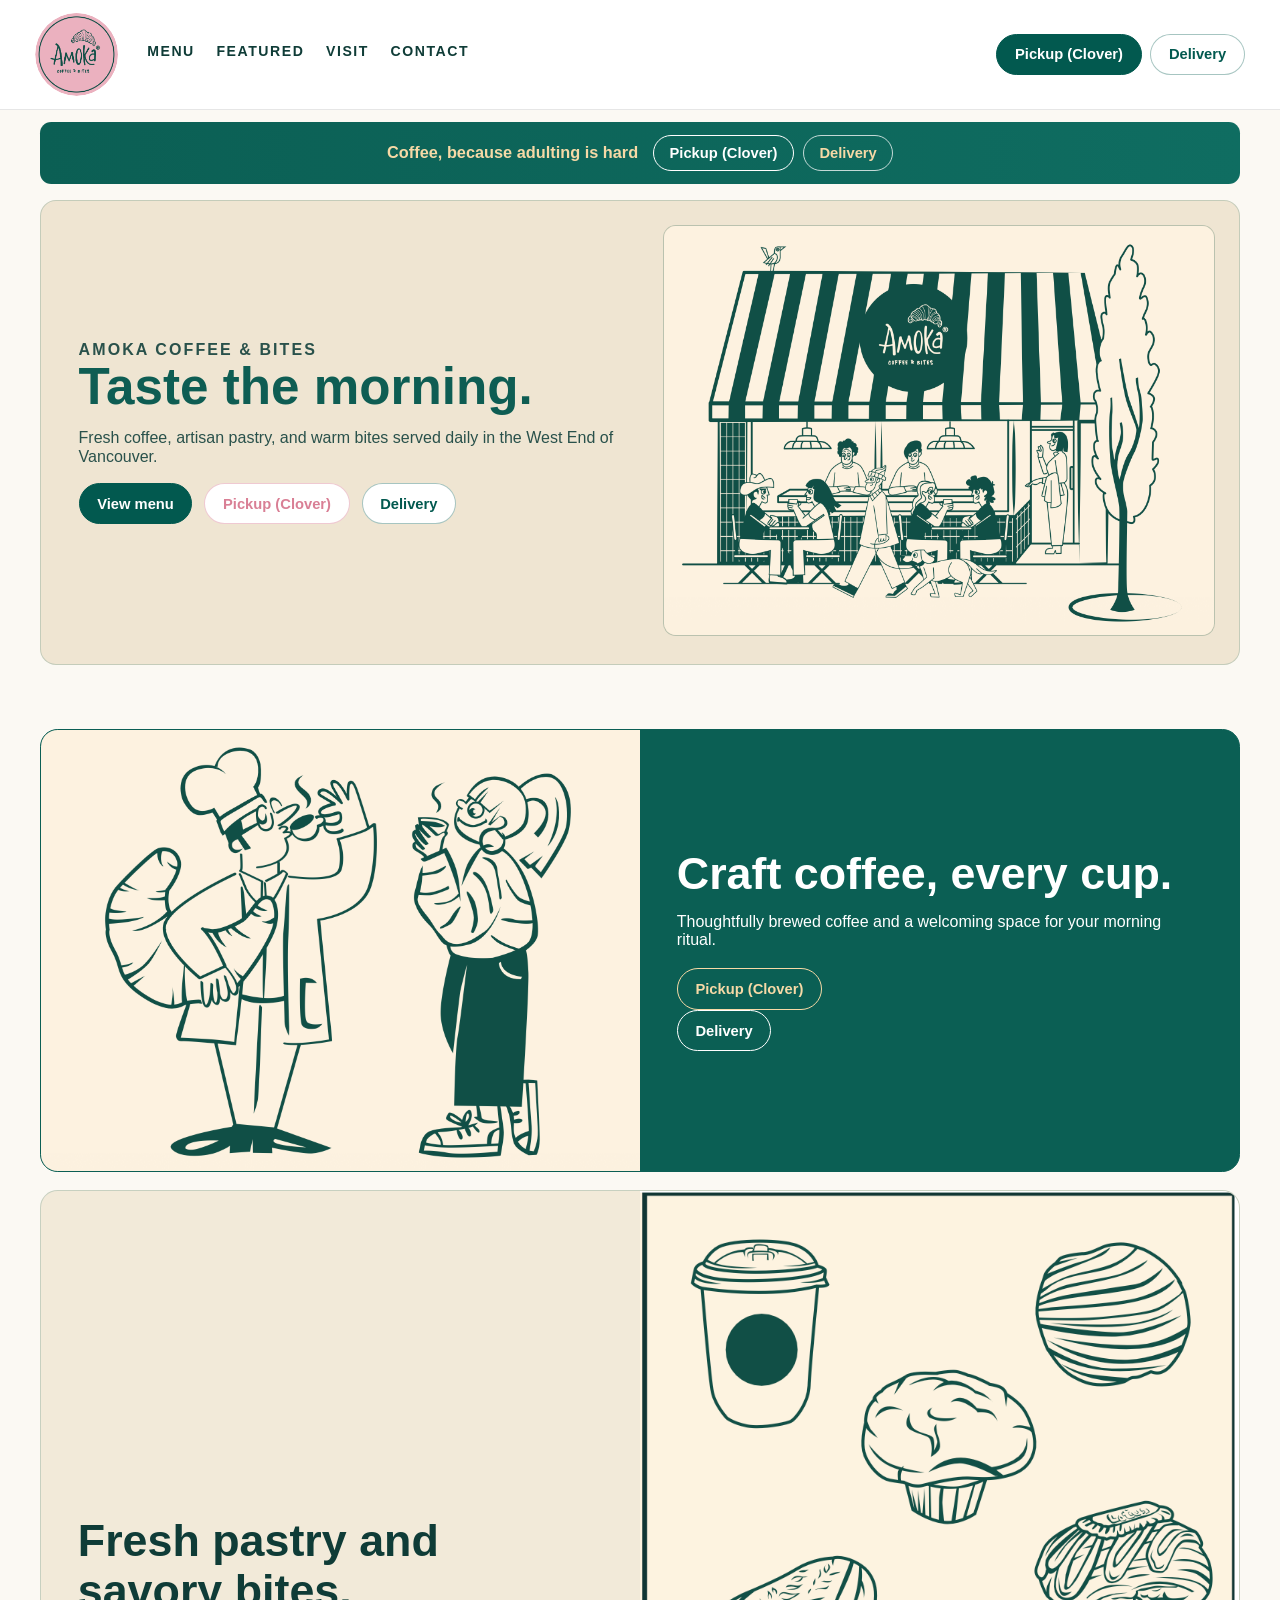
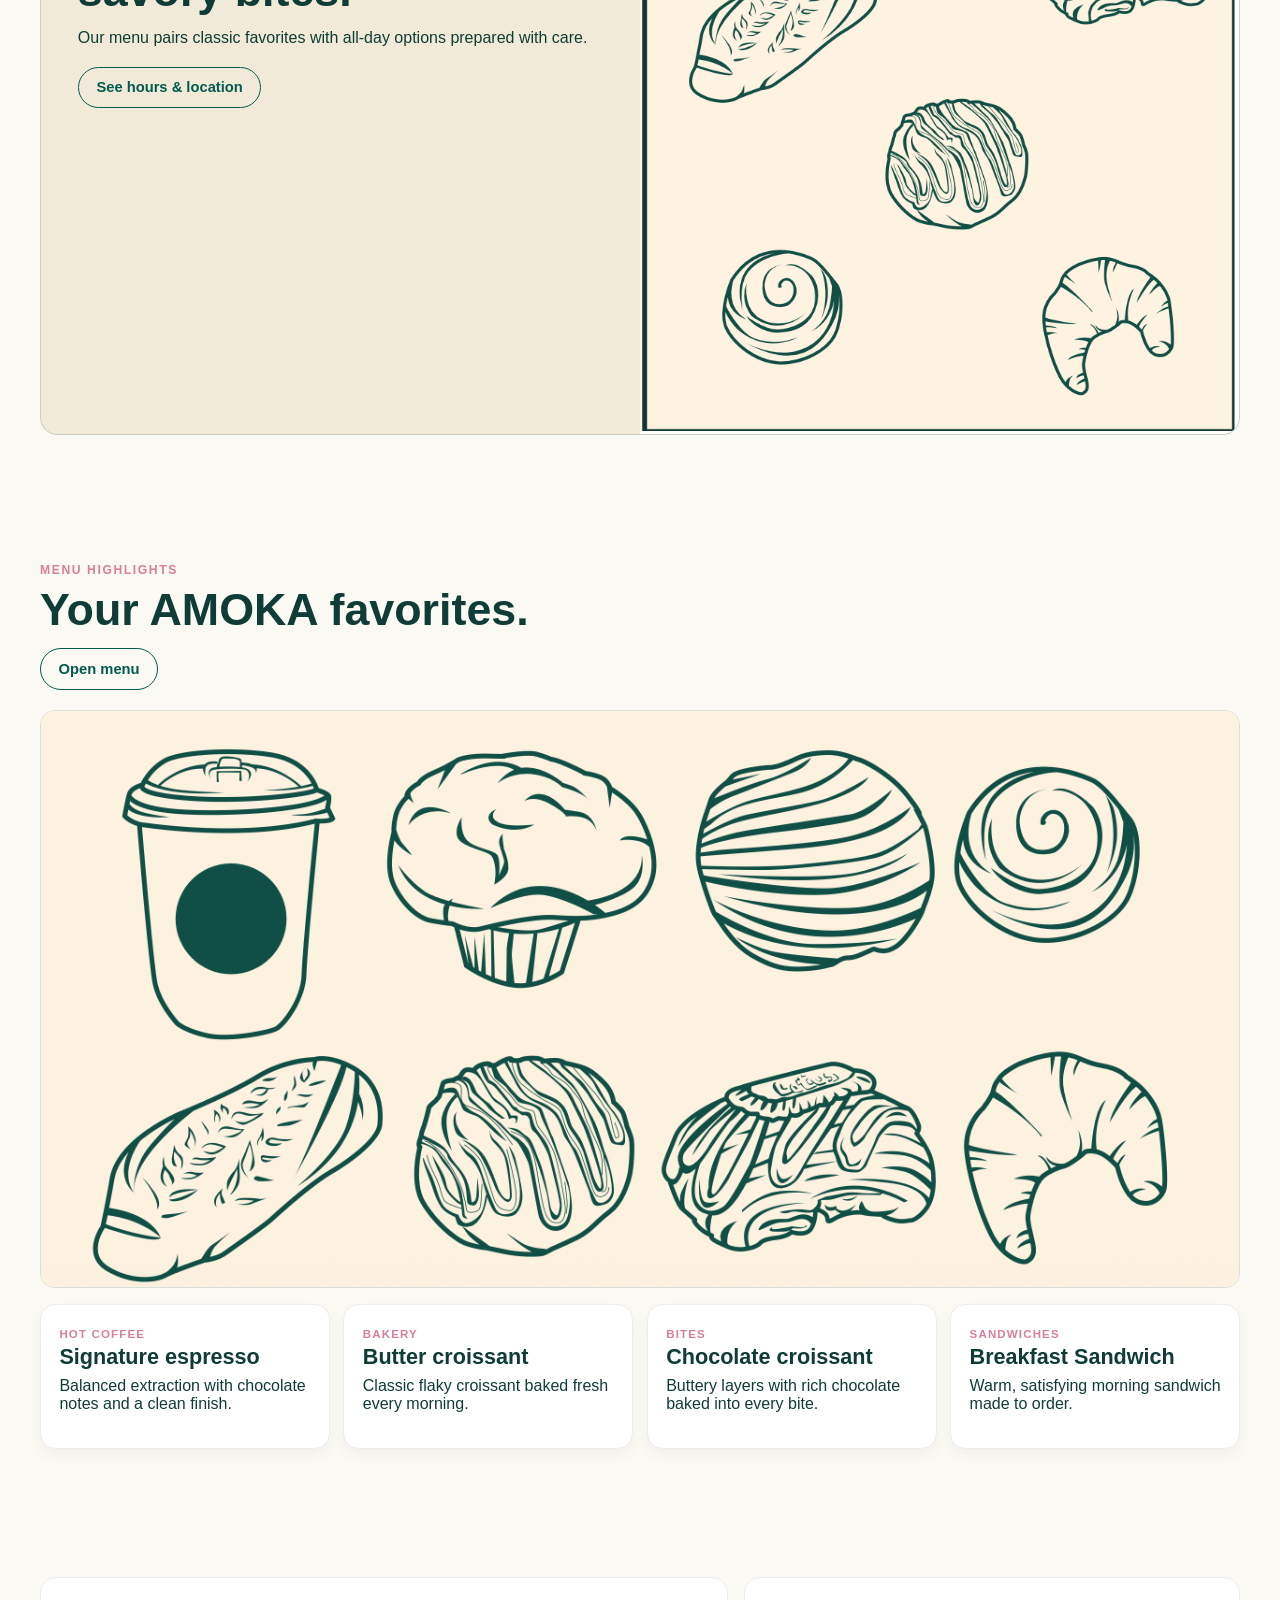
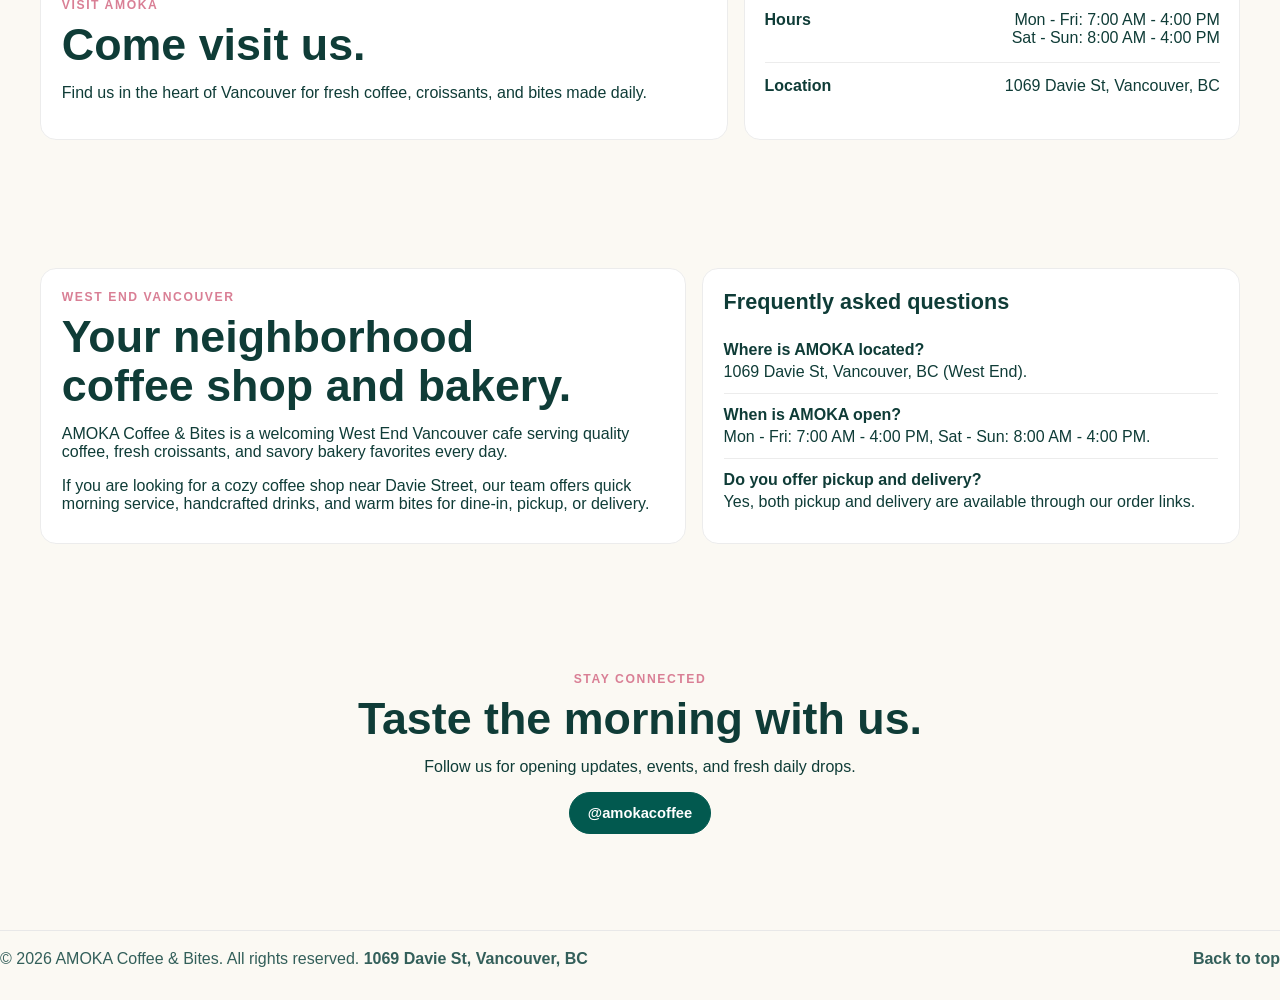
==== commit 5c413d29: "Refine local SEO copy for West End Vancouver search intent. Update page titles and metadata with nat" ====
--- a/index.html
+++ b/index.html
@@ -5,26 +5,26 @@
     <meta name="viewport" content="width=device-width, initial-scale=1">
     <meta
       name="description"
-      content="AMOKA Coffee & Bites: handcrafted croissants, quality coffee, and a warm cafe-bistro atmosphere in British Columbia."
+      content="AMOKA Coffee & Bites is a West End Vancouver coffee shop and bakery serving handcrafted croissants, quality coffee, and warm cafe bites daily."
     >
     <meta name="robots" content="index,follow">
     <link rel="canonical" href="https://amoka.ca/">
     <link rel="icon" type="image/png" sizes="32x32" href="./Logo.png">
     <link rel="apple-touch-icon" href="./Logo.png">
     <meta property="og:site_name" content="AMOKA Coffee & Bites">
-    <meta property="og:title" content="AMOKA Coffee & Bites | Taste The Morning">
+    <meta property="og:title" content="AMOKA Coffee & Bites | West End Vancouver Coffee Shop & Bakery">
     <meta
       property="og:description"
-      content="AMOKA Coffee & Bites: handcrafted croissants, quality coffee, and a warm cafe-bistro atmosphere in British Columbia."
+      content="AMOKA Coffee & Bites is a West End Vancouver coffee shop and bakery serving handcrafted croissants, quality coffee, and warm cafe bites daily."
     >
     <meta property="og:type" content="website">
     <meta property="og:url" content="https://amoka.ca/">
     <meta property="og:image" content="https://amoka.ca/Logo.png">
     <meta name="twitter:card" content="summary">
-    <meta name="twitter:title" content="AMOKA Coffee & Bites | Taste The Morning">
+    <meta name="twitter:title" content="AMOKA Coffee & Bites | West End Vancouver Coffee Shop & Bakery">
     <meta
       name="twitter:description"
-      content="AMOKA Coffee & Bites: handcrafted croissants, quality coffee, and a warm cafe-bistro atmosphere in British Columbia."
+      content="AMOKA Coffee & Bites is a West End Vancouver coffee shop and bakery serving handcrafted croissants, quality coffee, and warm cafe bites daily."
     >
     <meta name="twitter:image" content="https://amoka.ca/Logo.png">
     <script type="application/ld+json">
@@ -100,7 +100,7 @@
         ]
       }
     </script>
-    <title>AMOKA Coffee & Bites | Taste The Morning</title>
+    <title>AMOKA Coffee & Bites | West End Vancouver Coffee Shop & Bakery</title>
     <link rel="stylesheet" href="styles.css">
   </head>
   <body>
@@ -173,7 +173,7 @@
         <div class="hero-copy">
           <p class="eyebrow">AMOKA Coffee &amp; Bites</p>
           <h1>Taste the morning.</h1>
-          <p>Fresh coffee, artisan pastry, and warm bites served daily in the heart of Vancouver.</p>
+          <p>Fresh coffee, artisan pastry, and warm bites served daily in the West End of Vancouver.</p>
           <div class="hero-actions">
             <a
               class="button button-primary"
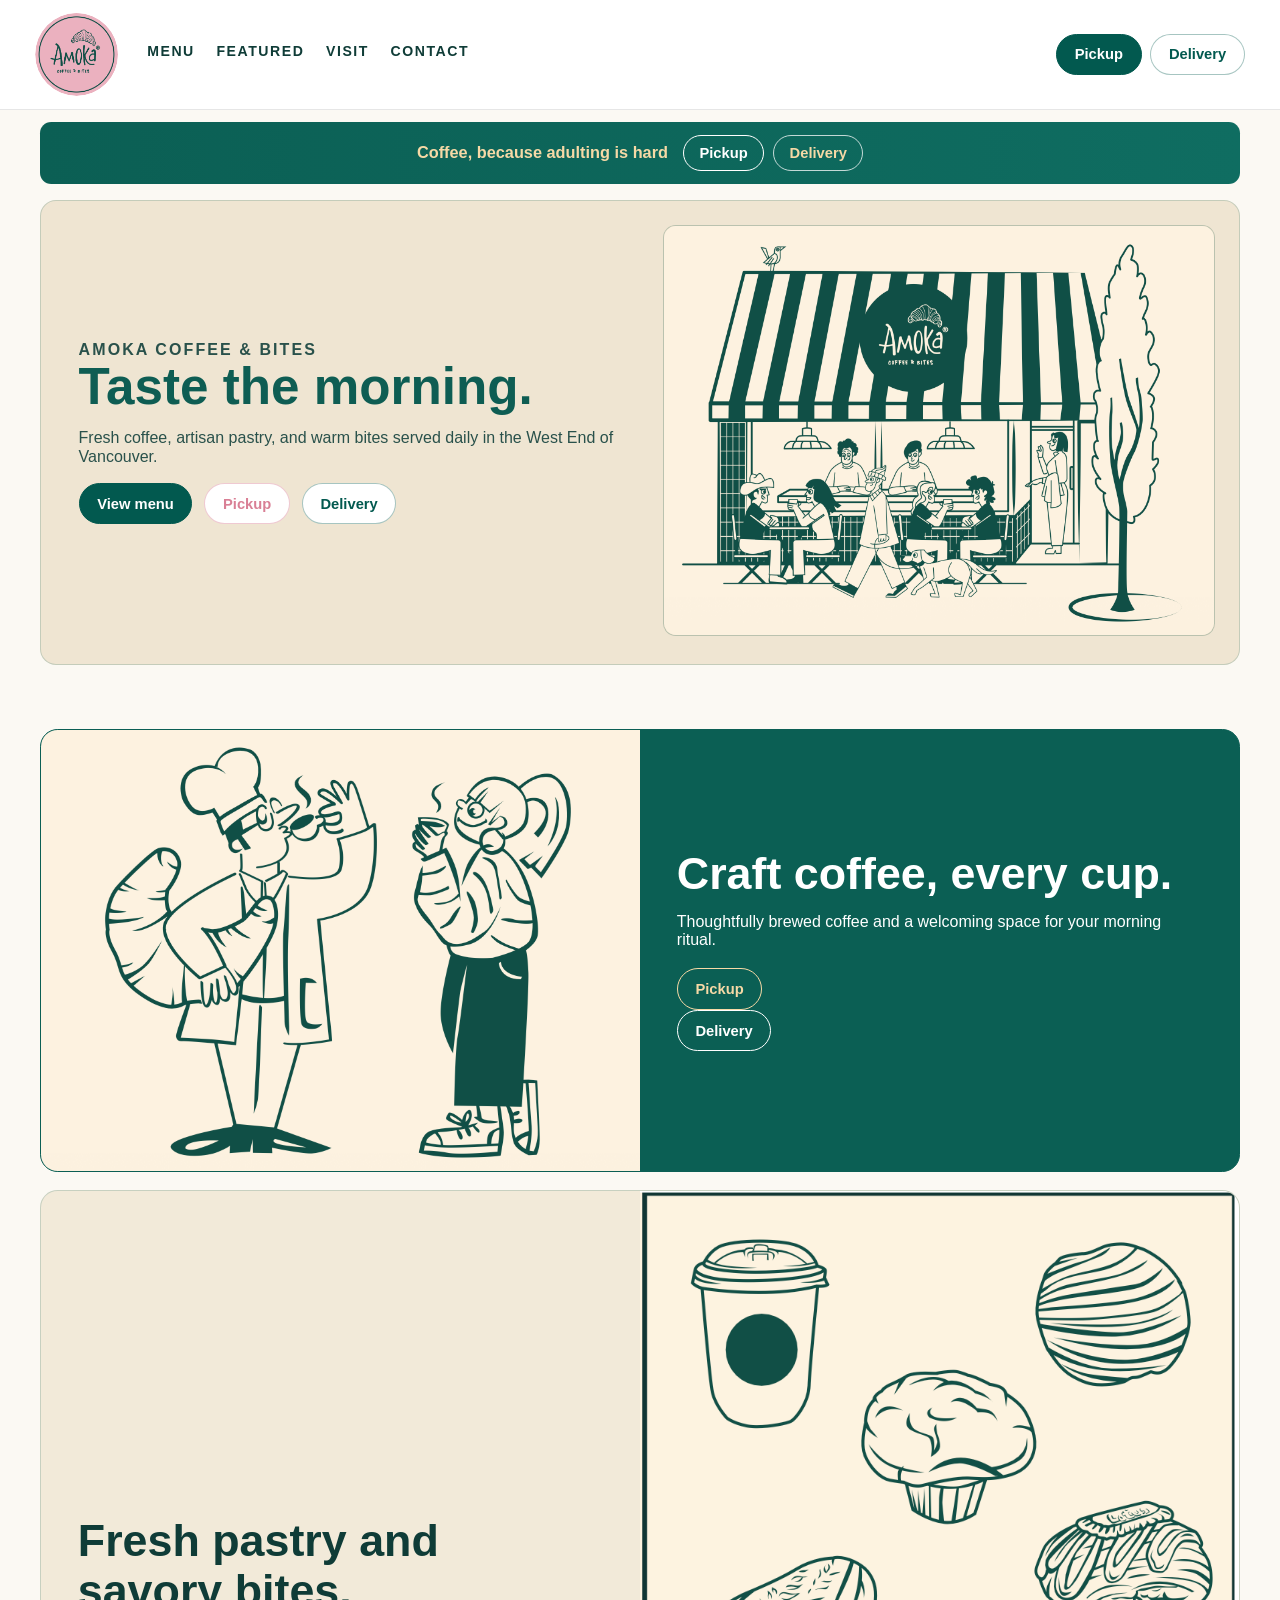
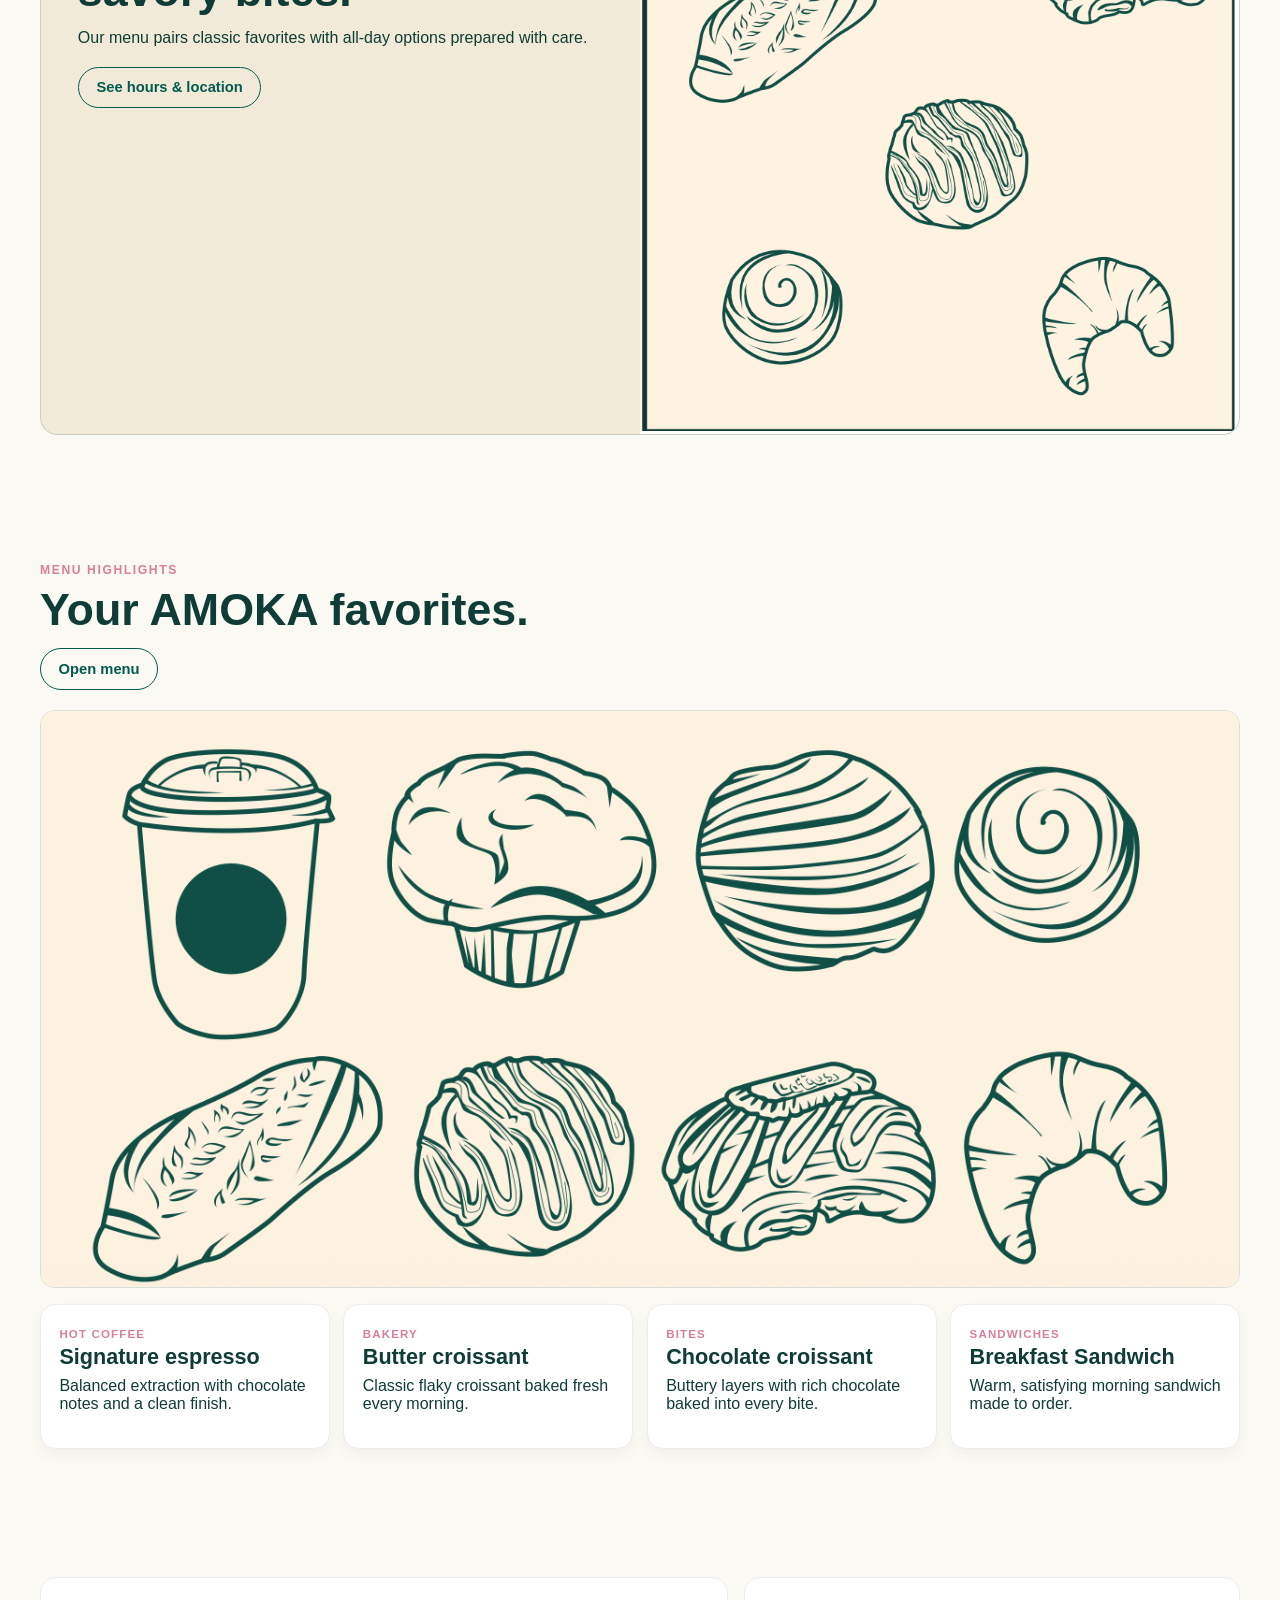
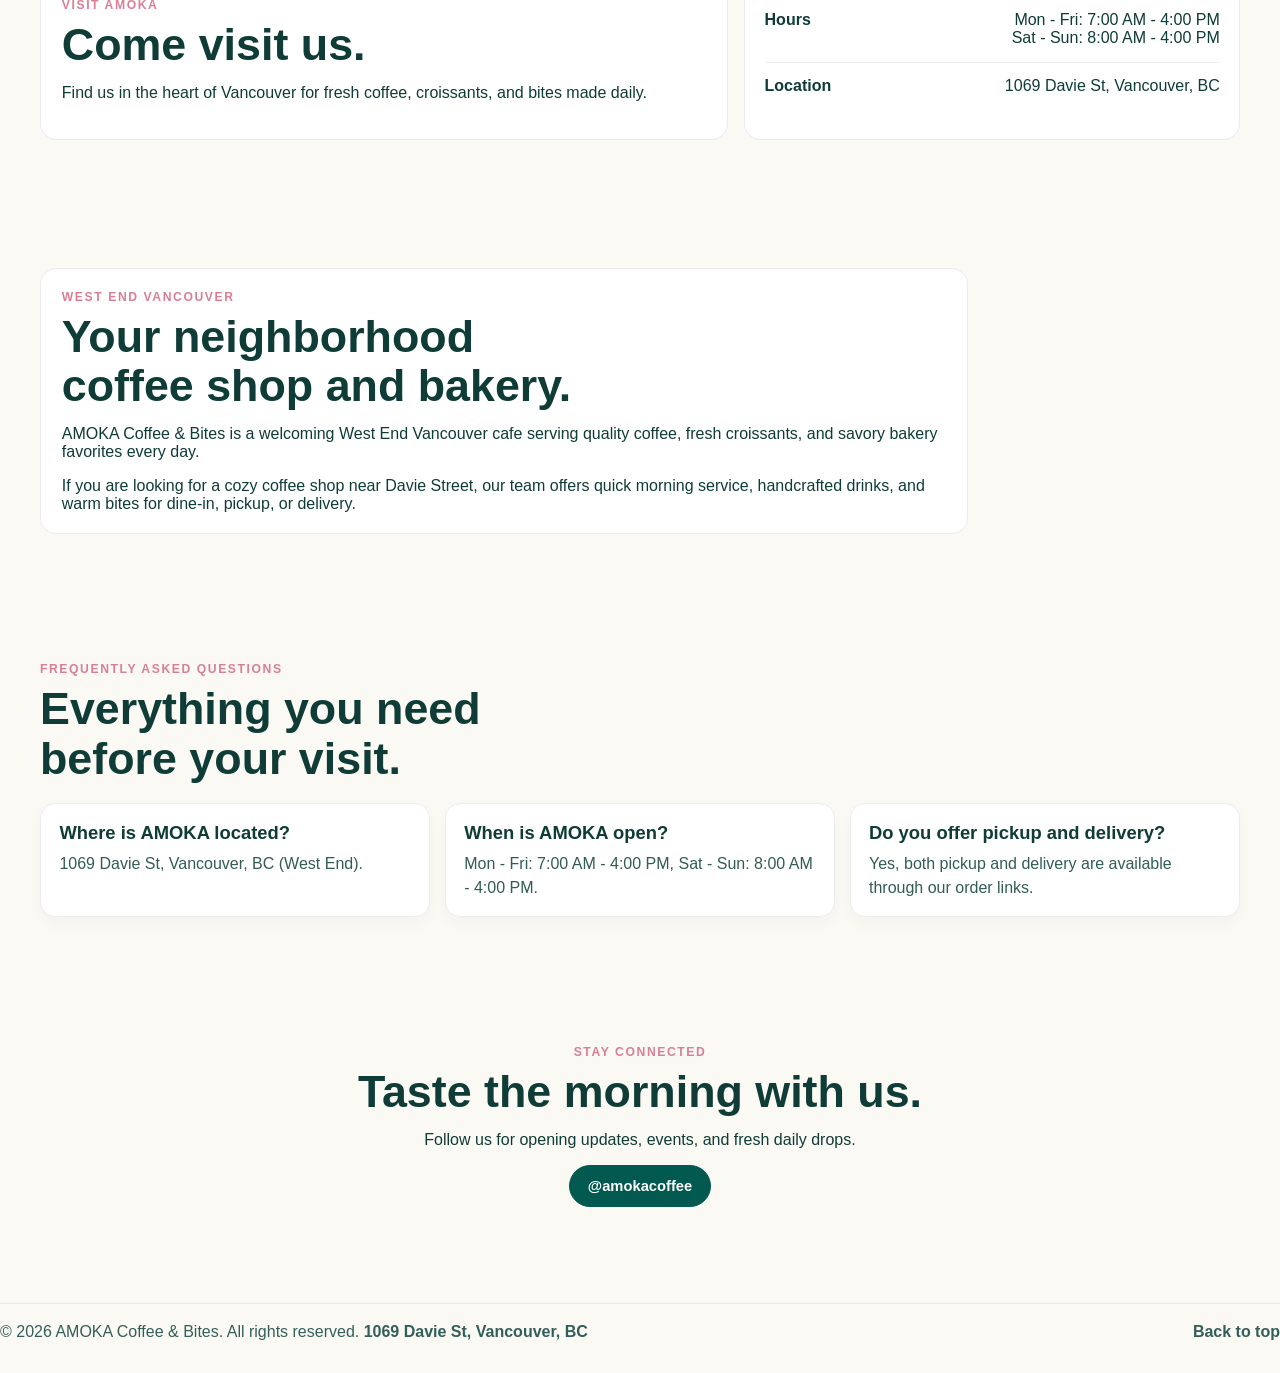
==== commit 35f5019a: "Unify pickup links and polish FAQ section layout. Route all pickup actions to the online order URL u" ====
--- a/index.html
+++ b/index.html
@@ -94,7 +94,7 @@
             "name": "Can I order pickup or delivery from AMOKA?",
             "acceptedAnswer": {
               "@type": "Answer",
-              "text": "Yes. AMOKA offers pickup through Clover and delivery through Order Online links on the website."
+              "text": "Yes. AMOKA offers pickup and delivery through online order links on the website."
             }
           }
         ]
@@ -125,11 +125,11 @@
       <div class="header-actions">
         <a
           class="button button-pickup"
-          href="https://www.clover.com/online-ordering"
+          href="https://order.online/store/-1649877/?pickup=true&hideModal=true&utm_source=gfo&rwg_token=AFd1xnEuLdV1BhprTAiKXkvRFJN7YW4y94tghBHfKcItxzS50B09iqx4FPSLqGFuNAH0LZiRME0Q1YKTU5CLuIjcIhXDr4P1aA%3D%3D"
           target="_blank"
           rel="noreferrer"
         >
-          Pickup (Clover)
+          Pickup
         </a>
         <a
           class="button button-delivery"
@@ -152,11 +152,11 @@
         <div class="order-links">
           <a
             class="button button-banner-pickup"
-            href="https://www.clover.com/online-ordering"
+            href="https://order.online/store/-1649877/?pickup=true&hideModal=true&utm_source=gfo&rwg_token=AFd1xnEuLdV1BhprTAiKXkvRFJN7YW4y94tghBHfKcItxzS50B09iqx4FPSLqGFuNAH0LZiRME0Q1YKTU5CLuIjcIhXDr4P1aA%3D%3D"
             target="_blank"
             rel="noreferrer"
           >
-            Pickup (Clover)
+            Pickup
           </a>
           <a
             class="button button-banner-delivery"
@@ -183,11 +183,11 @@
             </a>
             <a
               class="button button-secondary"
-              href="https://www.clover.com/online-ordering"
+              href="https://order.online/store/-1649877/?pickup=true&hideModal=true&utm_source=gfo&rwg_token=AFd1xnEuLdV1BhprTAiKXkvRFJN7YW4y94tghBHfKcItxzS50B09iqx4FPSLqGFuNAH0LZiRME0Q1YKTU5CLuIjcIhXDr4P1aA%3D%3D"
               target="_blank"
               rel="noreferrer"
             >
-              Pickup (Clover)
+              Pickup
             </a>
             <a
               class="button button-delivery"
@@ -214,11 +214,11 @@
             </p>
             <a
               class="button button-outline button-pickup-light"
-              href="https://www.clover.com/online-ordering"
+              href="https://order.online/store/-1649877/?pickup=true&hideModal=true&utm_source=gfo&rwg_token=AFd1xnEuLdV1BhprTAiKXkvRFJN7YW4y94tghBHfKcItxzS50B09iqx4FPSLqGFuNAH0LZiRME0Q1YKTU5CLuIjcIhXDr4P1aA%3D%3D"
               target="_blank"
               rel="noreferrer"
             >
-              Pickup (Clover)
+              Pickup
             </a>
             <a
               class="button button-outline"
@@ -306,22 +306,26 @@
             handcrafted drinks, and warm bites for dine-in, pickup, or delivery.
           </p>
         </div>
-        <div class="faq-card">
-          <h3>Frequently asked questions</h3>
-          <dl>
-            <div>
-              <dt>Where is AMOKA located?</dt>
-              <dd>1069 Davie St, Vancouver, BC (West End).</dd>
-            </div>
-            <div>
-              <dt>When is AMOKA open?</dt>
-              <dd>Mon - Fri: 7:00 AM - 4:00 PM, Sat - Sun: 8:00 AM - 4:00 PM.</dd>
-            </div>
-            <div>
-              <dt>Do you offer pickup and delivery?</dt>
-              <dd>Yes, both pickup and delivery are available through our order links.</dd>
-            </div>
-          </dl>
+      </section>
+
+      <section class="faq section" id="faq">
+        <div class="section-heading">
+          <p class="eyebrow">Frequently asked questions</p>
+          <h2>Everything you need before your visit.</h2>
+        </div>
+        <div class="faq-grid">
+          <article class="faq-item">
+            <h3>Where is AMOKA located?</h3>
+            <p>1069 Davie St, Vancouver, BC (West End).</p>
+          </article>
+          <article class="faq-item">
+            <h3>When is AMOKA open?</h3>
+            <p>Mon - Fri: 7:00 AM - 4:00 PM, Sat - Sun: 8:00 AM - 4:00 PM.</p>
+          </article>
+          <article class="faq-item">
+            <h3>Do you offer pickup and delivery?</h3>
+            <p>Yes, both pickup and delivery are available through our order links.</p>
+          </article>
         </div>
       </section>
 
--- a/styles.css
+++ b/styles.css
@@ -439,45 +439,49 @@
 .visit-card dd { text-align: right; }
 
 .local-seo {
-  display: grid;
-  grid-template-columns: 1.2fr 1fr;
-  gap: 1rem;
-  align-items: stretch;
-}
-
-.local-seo-copy,
-.faq-card {
+  display: block;
+}
+
+.local-seo-copy {
   background: #fff;
   border: 1px solid #ececec;
   border-radius: 1rem;
   padding: 1.3rem;
+  max-width: 58rem;
 }
 
 .local-seo-copy p:last-child {
   margin-bottom: 0;
 }
 
-.faq-card h3 {
-  margin-bottom: 0.95rem;
-}
-
-.faq-card dl,
-.faq-card dd {
+.faq .section-heading {
+  max-width: 38rem;
+}
+
+.faq-grid {
+  display: grid;
+  grid-template-columns: repeat(3, minmax(0, 1fr));
+  gap: 0.9rem;
+}
+
+.faq-item {
+  background: #fff;
+  border: 1px solid #ececec;
+  border-radius: 0.95rem;
+  padding: 1.1rem 1.15rem;
+  box-shadow: 0 6px 16px rgba(0, 0, 0, 0.03);
+}
+
+.faq-item h3 {
+  margin: 0 0 0.5rem;
+  font-size: 1.15rem;
+  line-height: 1.25;
+}
+
+.faq-item p {
   margin: 0;
-}
-
-.faq-card div {
-  padding: 0.75rem 0;
-  border-bottom: 1px solid #ececec;
-}
-
-.faq-card div:last-child {
-  border-bottom: 0;
-}
-
-.faq-card dt {
-  font-weight: 700;
-  margin-bottom: 0.25rem;
+  line-height: 1.45;
+  color: #325c56;
 }
 
 .contact {
@@ -531,7 +535,7 @@
   }
   .menu-grid { grid-template-columns: repeat(2, 1fr); }
   .visit { grid-template-columns: 1fr; }
-  .local-seo { grid-template-columns: 1fr; }
+  .faq-grid { grid-template-columns: 1fr; }
   .promo-card { grid-template-columns: 1fr; }
   .promo-card.reverse { direction: ltr; }
   .hero { grid-template-columns: 1fr; }
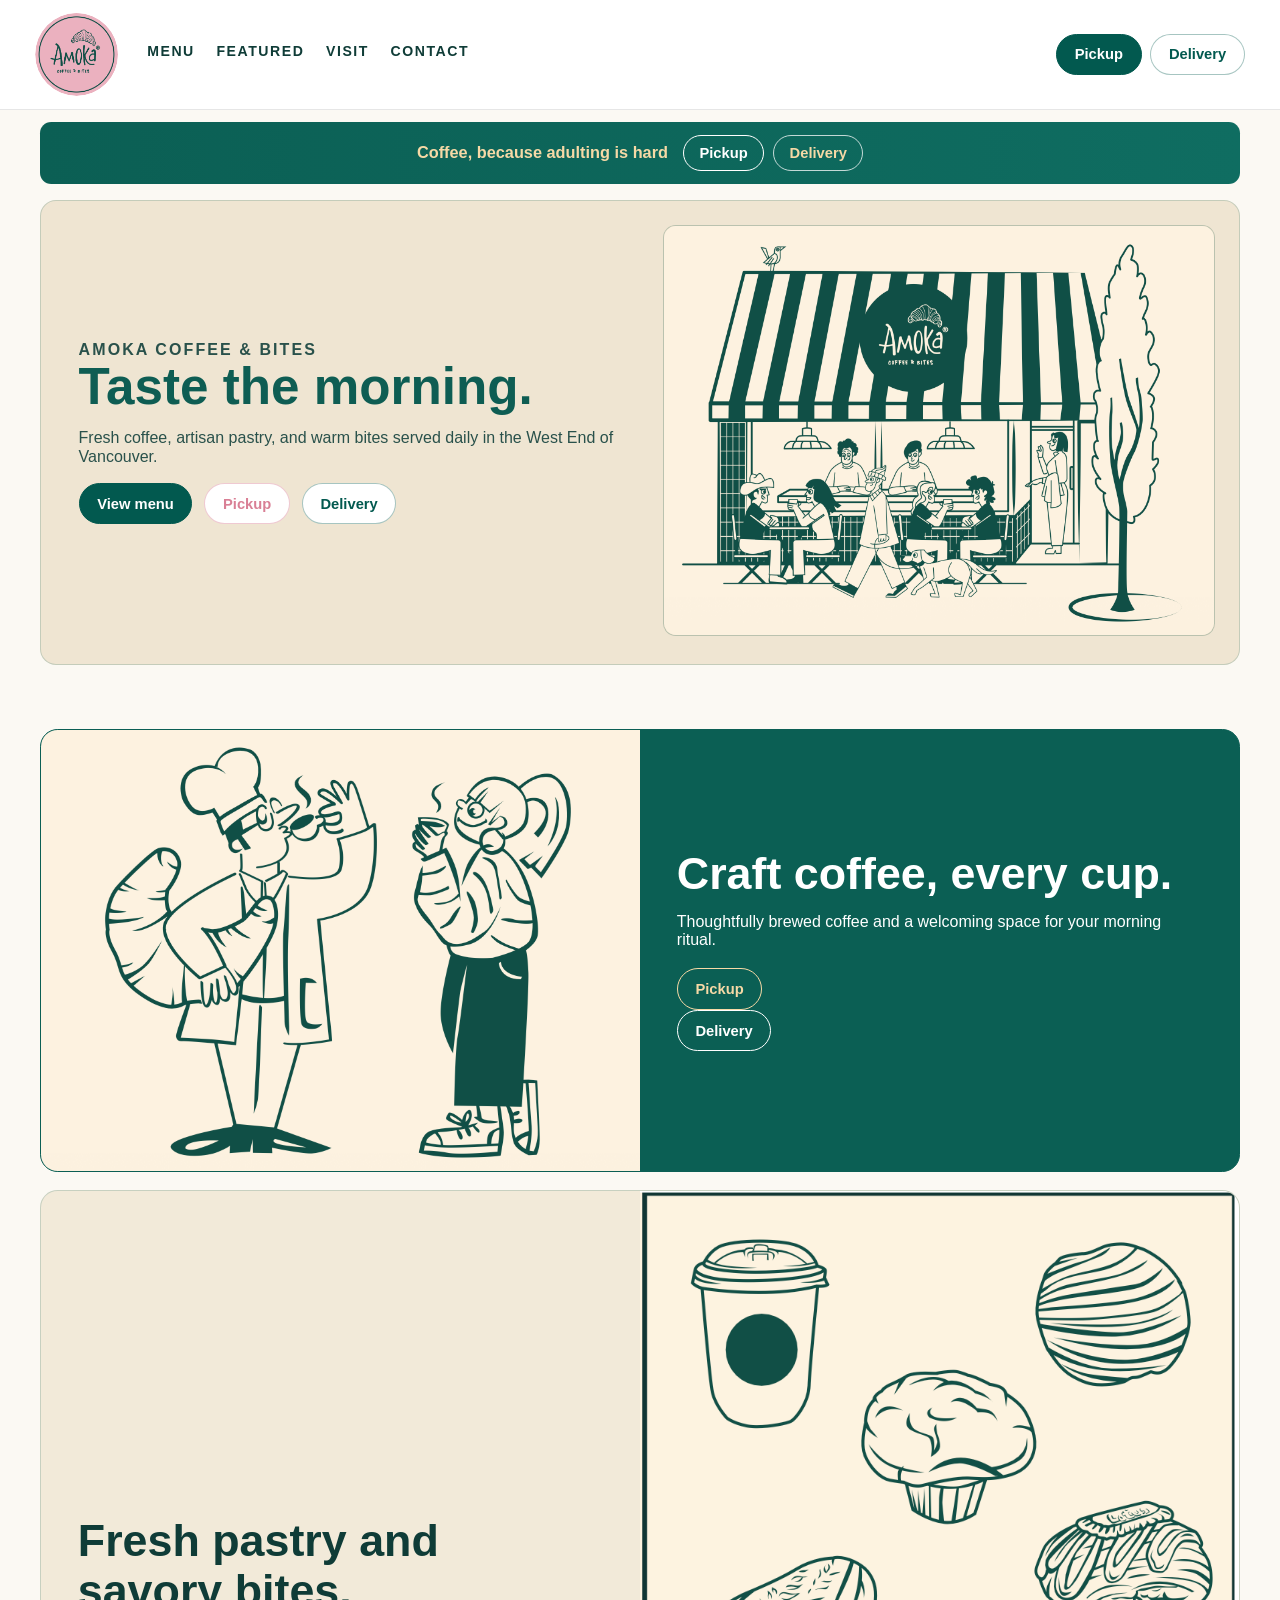
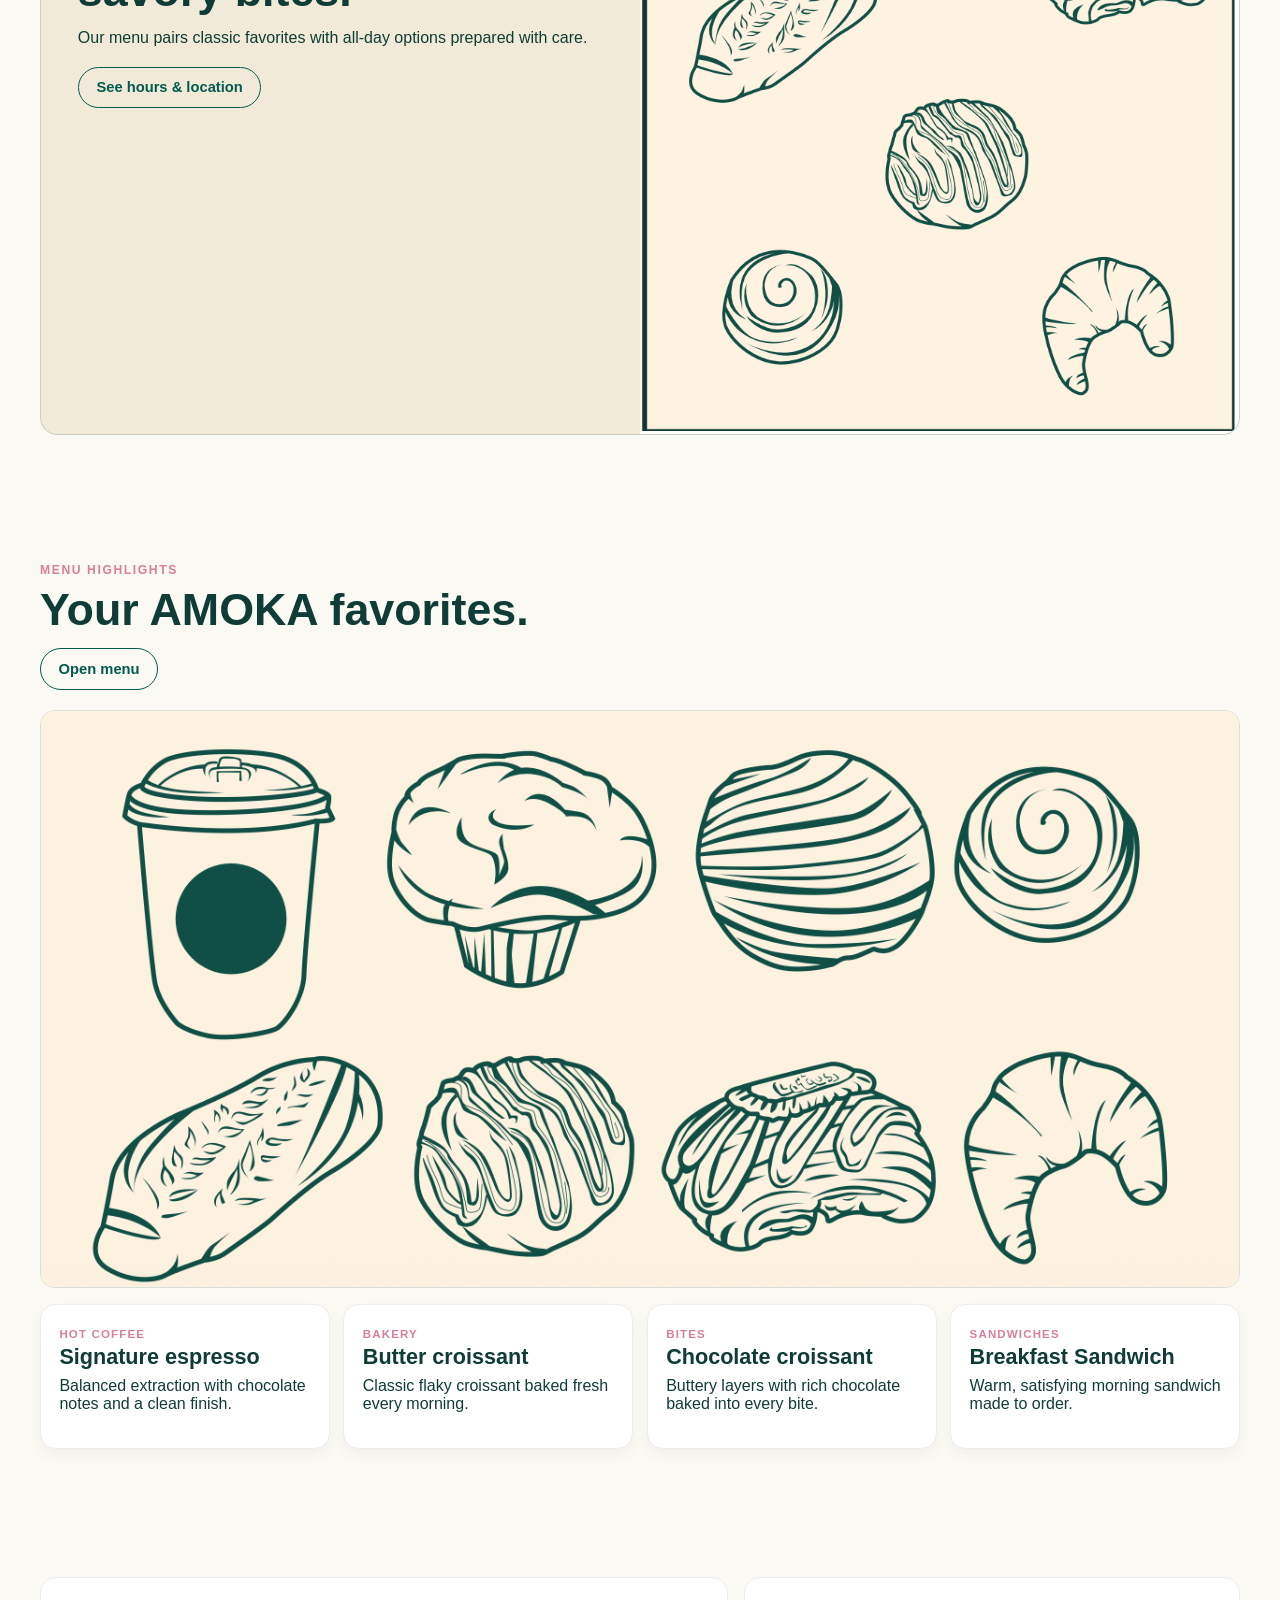
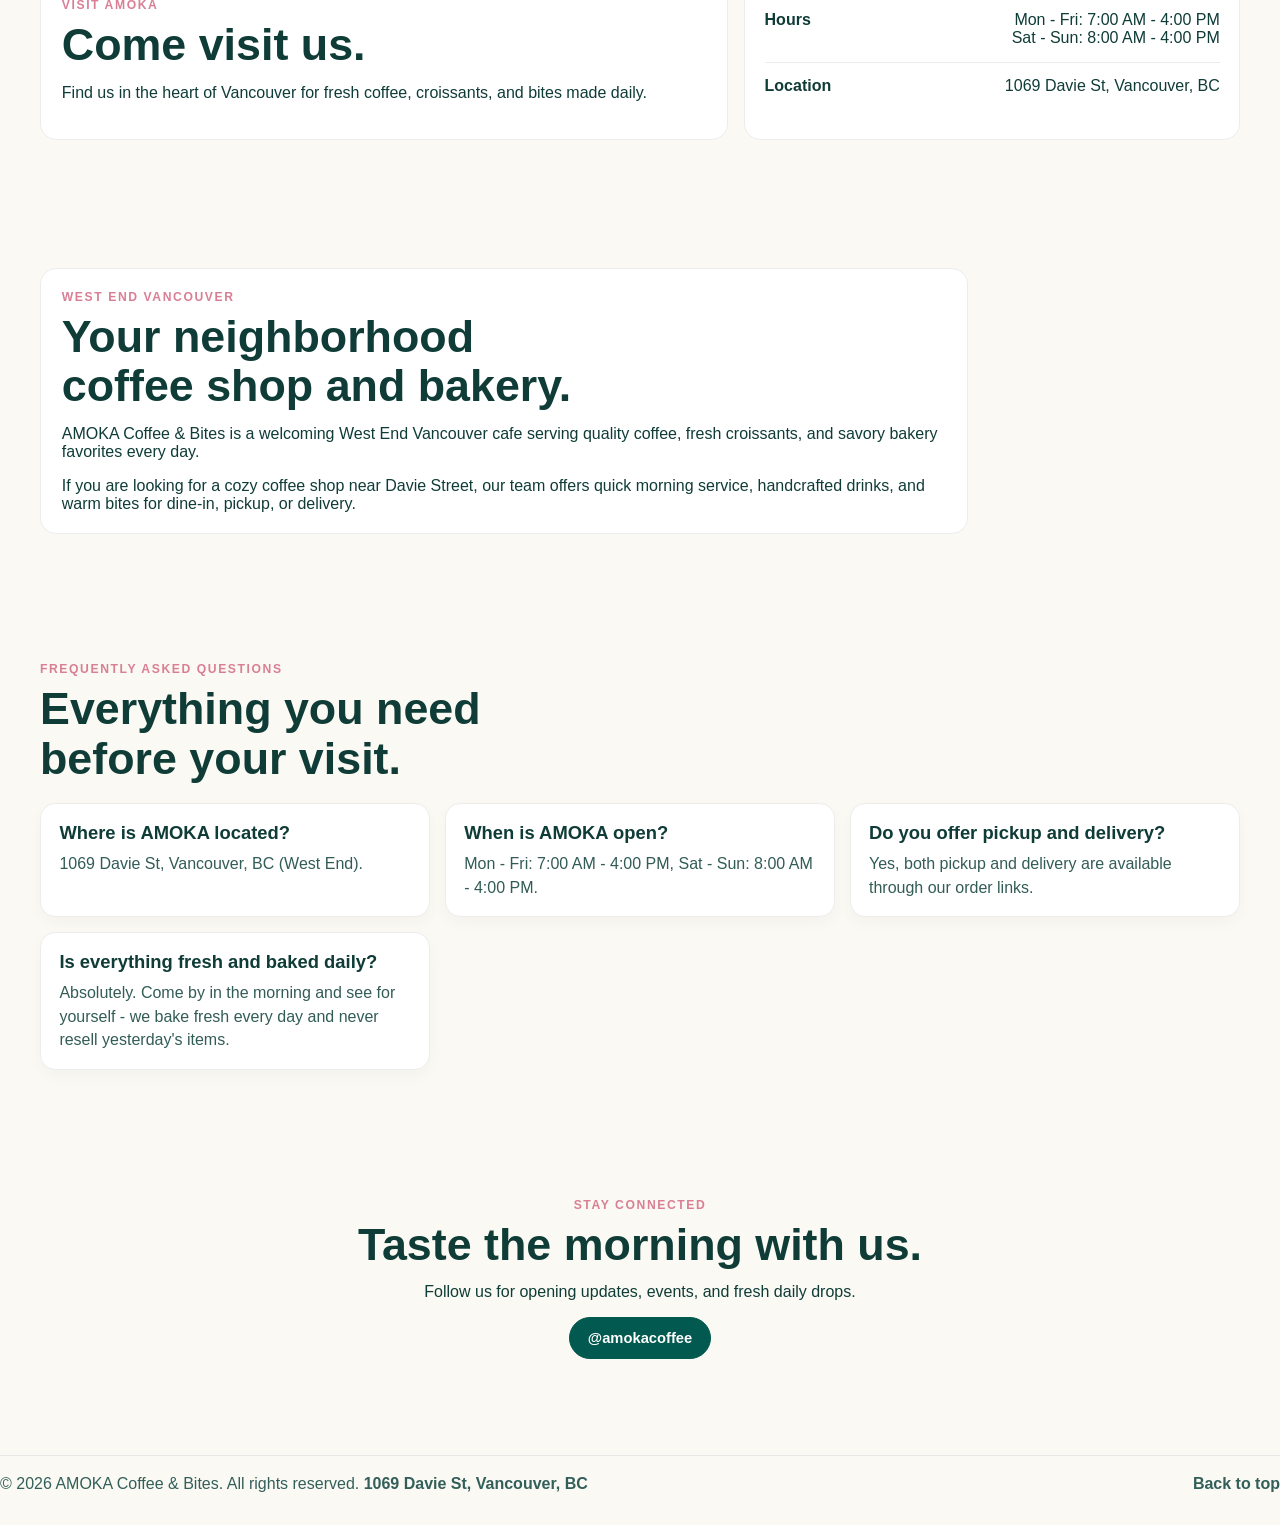
==== commit ed7972db: "Update delivery routing and expand FAQ freshness messaging. Point delivery buttons to delivery mode " ====
--- a/index.html
+++ b/index.html
@@ -96,6 +96,14 @@
               "@type": "Answer",
               "text": "Yes. AMOKA offers pickup and delivery through online order links on the website."
             }
+          },
+          {
+            "@type": "Question",
+            "name": "Is everything fresh and baked daily?",
+            "acceptedAnswer": {
+              "@type": "Answer",
+              "text": "Yes, always. Come by in the morning and see for yourself - we bake fresh daily and we do not resell yesterday's items."
+            }
           }
         ]
       }
@@ -133,7 +141,7 @@
         </a>
         <a
           class="button button-delivery"
-          href="https://order.online/store/-1649877/?pickup=true&hideModal=true&utm_source=gfo&rwg_token=AFd1xnEuLdV1BhprTAiKXkvRFJN7YW4y94tghBHfKcItxzS50B09iqx4FPSLqGFuNAH0LZiRME0Q1YKTU5CLuIjcIhXDr4P1aA%3D%3D"
+          href="https://order.online/store/-1649877/?pickup=false&hideModal=true&utm_source=gfo&rwg_token=AFd1xnEuLdV1BhprTAiKXkvRFJN7YW4y94tghBHfKcItxzS50B09iqx4FPSLqGFuNAH0LZiRME0Q1YKTU5CLuIjcIhXDr4P1aA%3D%3D"
           target="_blank"
           rel="noreferrer"
         >
@@ -160,7 +168,7 @@
           </a>
           <a
             class="button button-banner-delivery"
-            href="https://order.online/store/-1649877/?pickup=true&hideModal=true&utm_source=gfo&rwg_token=AFd1xnEuLdV1BhprTAiKXkvRFJN7YW4y94tghBHfKcItxzS50B09iqx4FPSLqGFuNAH0LZiRME0Q1YKTU5CLuIjcIhXDr4P1aA%3D%3D"
+            href="https://order.online/store/-1649877/?pickup=false&hideModal=true&utm_source=gfo&rwg_token=AFd1xnEuLdV1BhprTAiKXkvRFJN7YW4y94tghBHfKcItxzS50B09iqx4FPSLqGFuNAH0LZiRME0Q1YKTU5CLuIjcIhXDr4P1aA%3D%3D"
             target="_blank"
             rel="noreferrer"
           >
@@ -191,7 +199,7 @@
             </a>
             <a
               class="button button-delivery"
-              href="https://order.online/store/-1649877/?pickup=true&hideModal=true&utm_source=gfo&rwg_token=AFd1xnEuLdV1BhprTAiKXkvRFJN7YW4y94tghBHfKcItxzS50B09iqx4FPSLqGFuNAH0LZiRME0Q1YKTU5CLuIjcIhXDr4P1aA%3D%3D"
+              href="https://order.online/store/-1649877/?pickup=false&hideModal=true&utm_source=gfo&rwg_token=AFd1xnEuLdV1BhprTAiKXkvRFJN7YW4y94tghBHfKcItxzS50B09iqx4FPSLqGFuNAH0LZiRME0Q1YKTU5CLuIjcIhXDr4P1aA%3D%3D"
               target="_blank"
               rel="noreferrer"
             >
@@ -222,7 +230,7 @@
             </a>
             <a
               class="button button-outline"
-              href="https://order.online/store/-1649877/?pickup=true&hideModal=true&utm_source=gfo&rwg_token=AFd1xnEuLdV1BhprTAiKXkvRFJN7YW4y94tghBHfKcItxzS50B09iqx4FPSLqGFuNAH0LZiRME0Q1YKTU5CLuIjcIhXDr4P1aA%3D%3D"
+              href="https://order.online/store/-1649877/?pickup=false&hideModal=true&utm_source=gfo&rwg_token=AFd1xnEuLdV1BhprTAiKXkvRFJN7YW4y94tghBHfKcItxzS50B09iqx4FPSLqGFuNAH0LZiRME0Q1YKTU5CLuIjcIhXDr4P1aA%3D%3D"
               target="_blank"
               rel="noreferrer"
             >
@@ -325,6 +333,10 @@
           <article class="faq-item">
             <h3>Do you offer pickup and delivery?</h3>
             <p>Yes, both pickup and delivery are available through our order links.</p>
+          </article>
+          <article class="faq-item">
+            <h3>Is everything fresh and baked daily?</h3>
+            <p>Absolutely. Come by in the morning and see for yourself - we bake fresh every day and never resell yesterday's items.</p>
           </article>
         </div>
       </section>
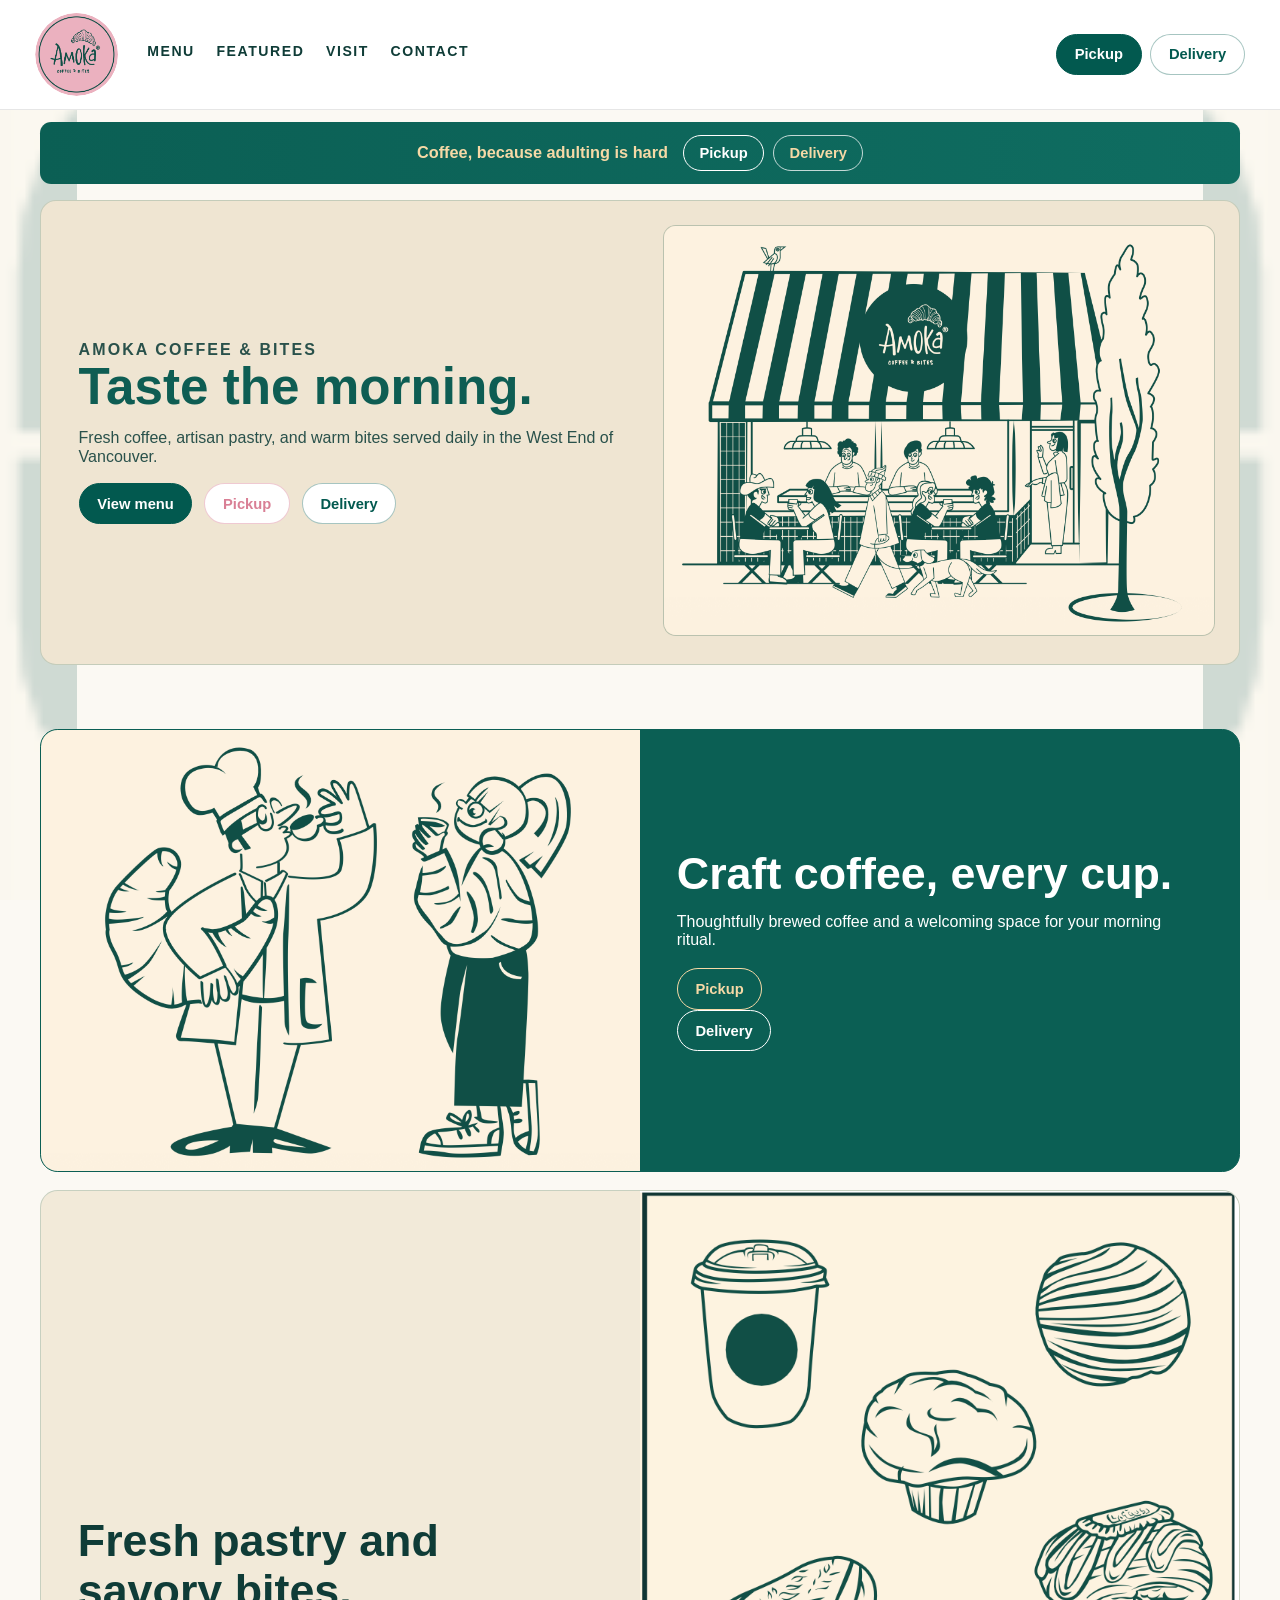
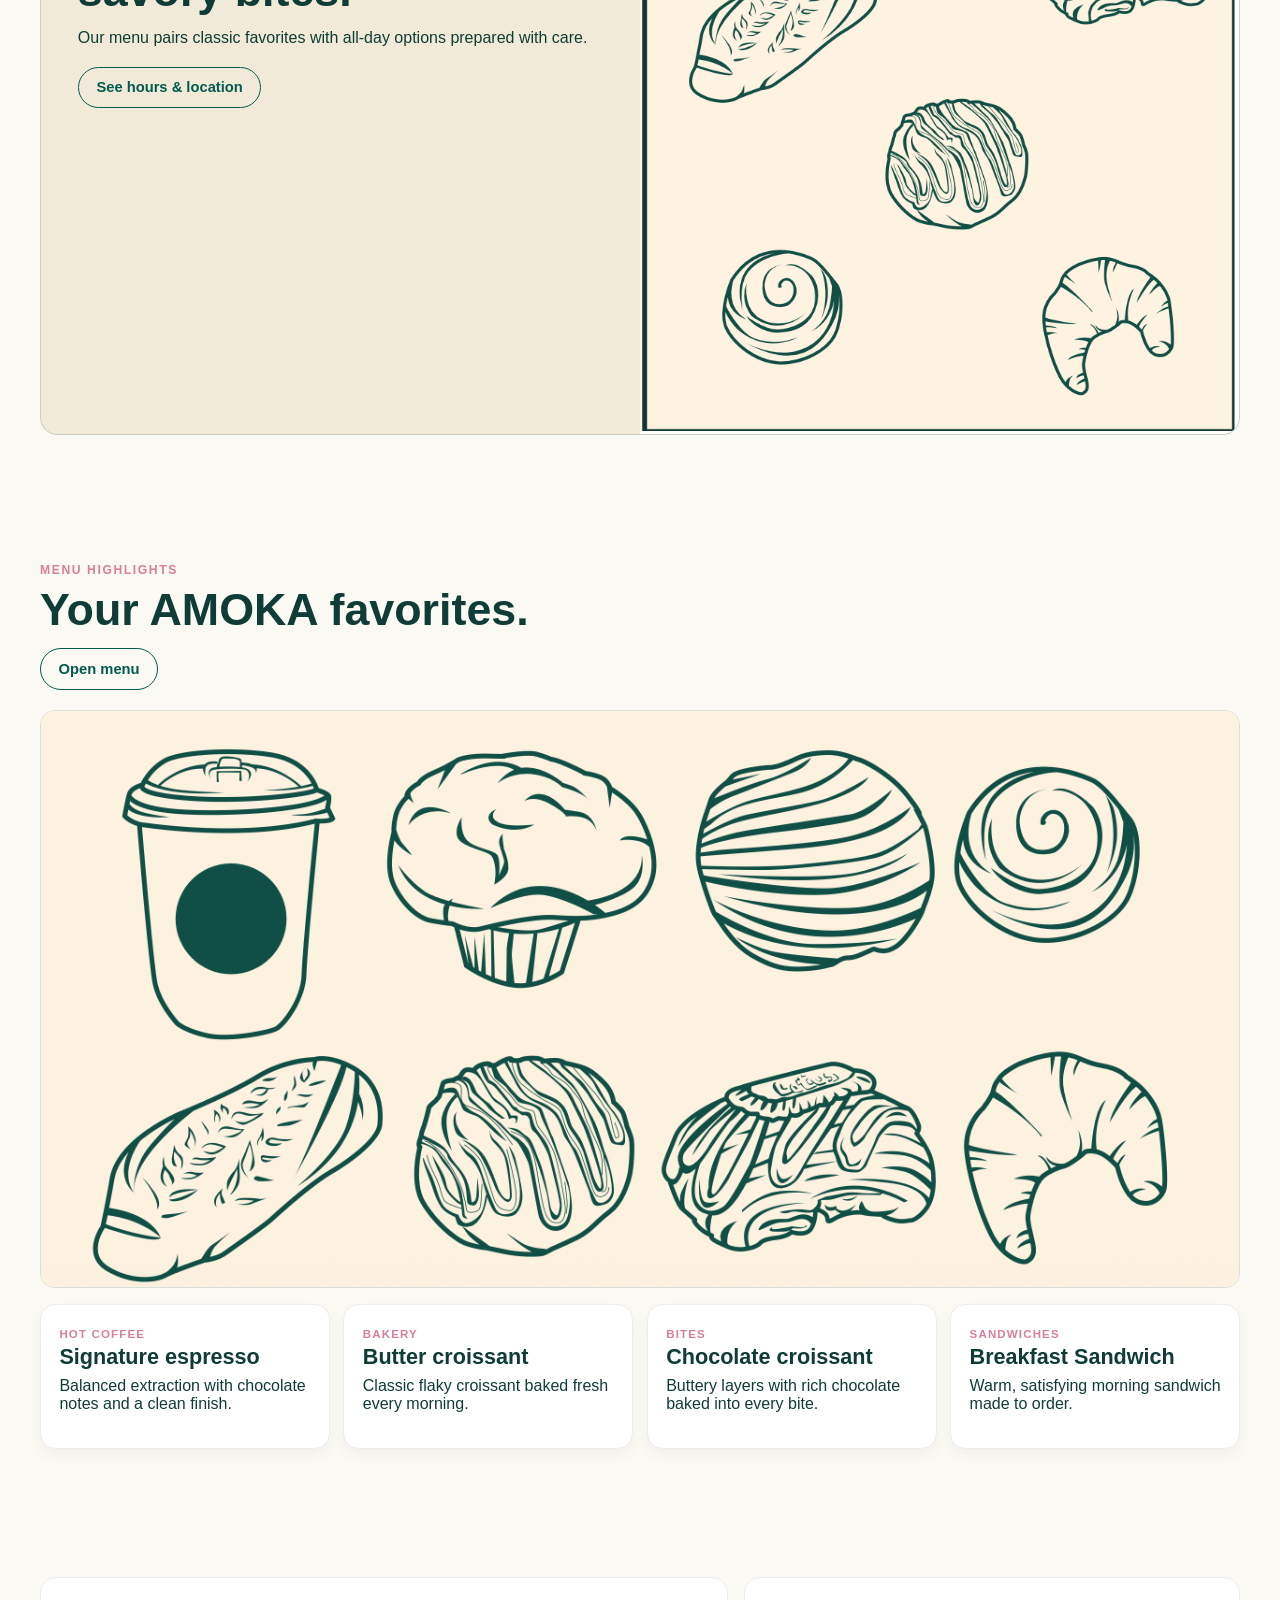
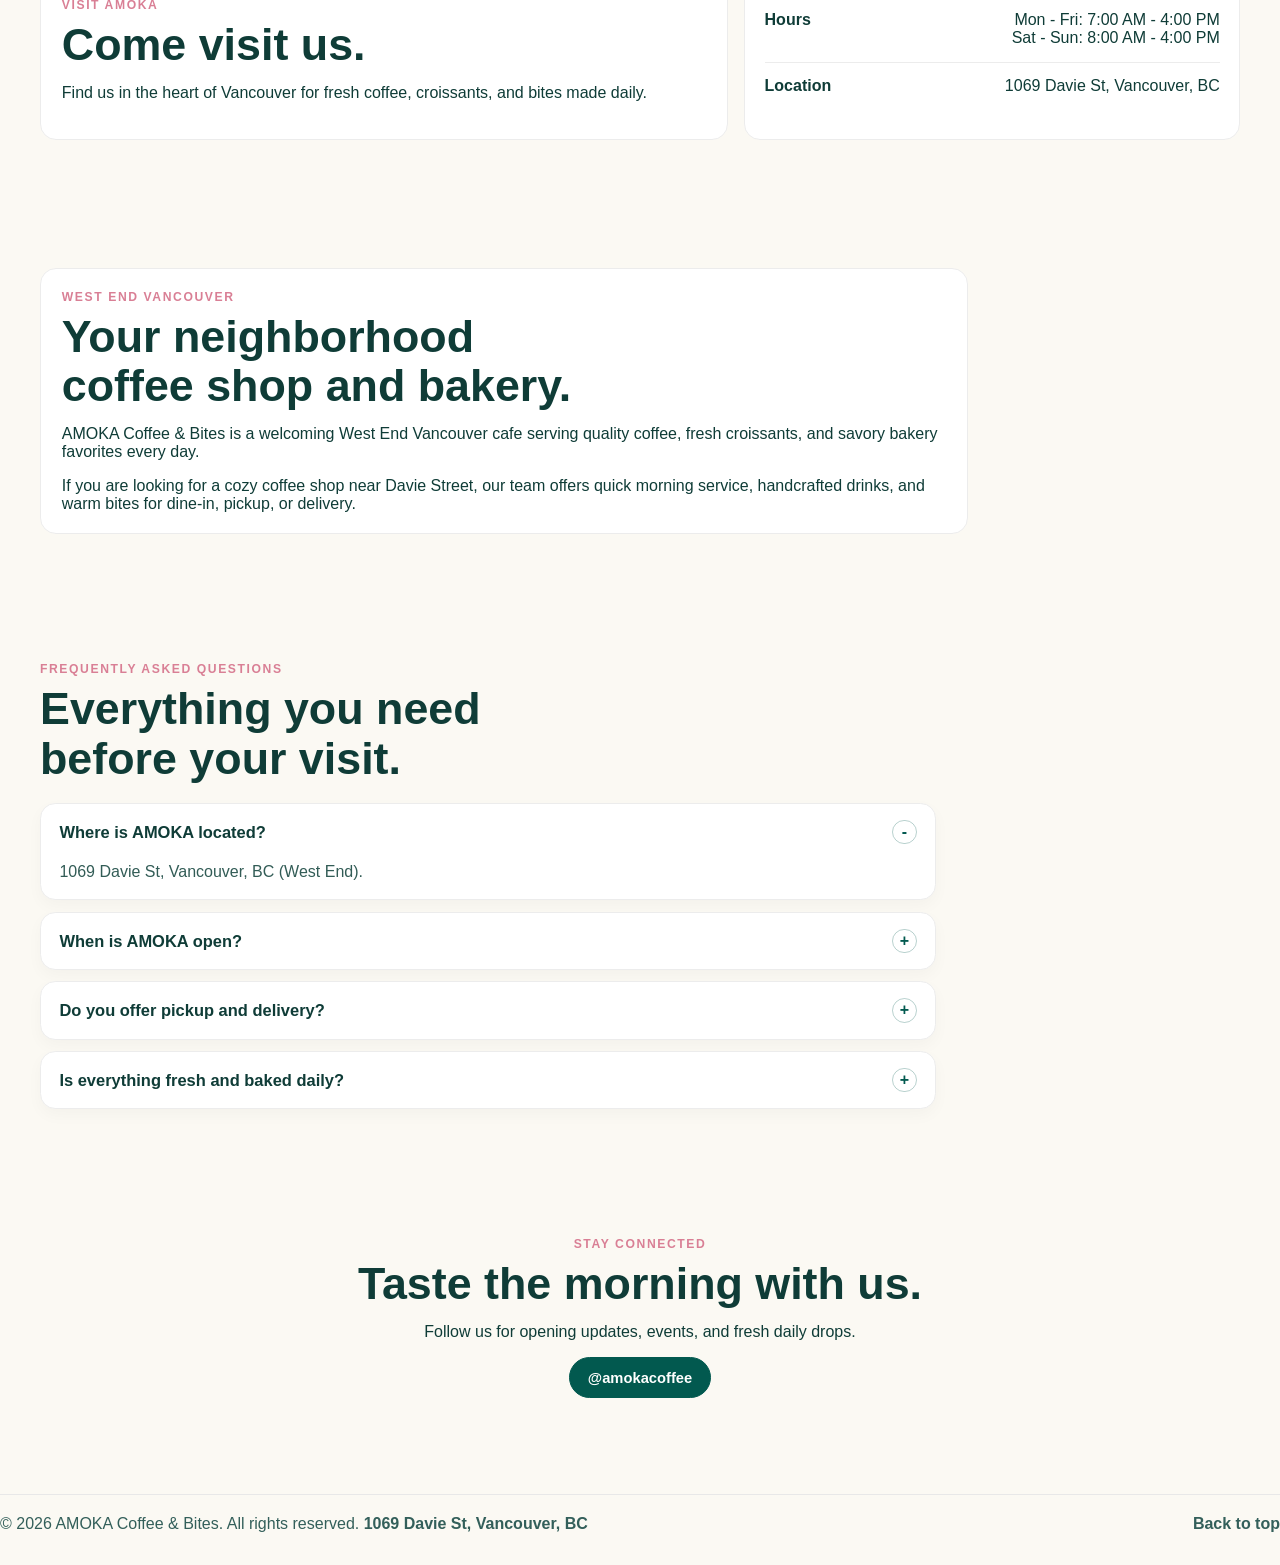
==== commit baced11a: "Upgrade FAQ presentation and fix background asset typo. Replace static FAQ cards with a cleaner acco" ====
--- a/index.html
+++ b/index.html
@@ -321,23 +321,23 @@
           <p class="eyebrow">Frequently asked questions</p>
           <h2>Everything you need before your visit.</h2>
         </div>
-        <div class="faq-grid">
-          <article class="faq-item">
-            <h3>Where is AMOKA located?</h3>
+        <div class="faq-list">
+          <details class="faq-item" open>
+            <summary>Where is AMOKA located?</summary>
             <p>1069 Davie St, Vancouver, BC (West End).</p>
-          </article>
-          <article class="faq-item">
-            <h3>When is AMOKA open?</h3>
+          </details>
+          <details class="faq-item">
+            <summary>When is AMOKA open?</summary>
             <p>Mon - Fri: 7:00 AM - 4:00 PM, Sat - Sun: 8:00 AM - 4:00 PM.</p>
-          </article>
-          <article class="faq-item">
-            <h3>Do you offer pickup and delivery?</h3>
+          </details>
+          <details class="faq-item">
+            <summary>Do you offer pickup and delivery?</summary>
             <p>Yes, both pickup and delivery are available through our order links.</p>
-          </article>
-          <article class="faq-item">
-            <h3>Is everything fresh and baked daily?</h3>
+          </details>
+          <details class="faq-item">
+            <summary>Is everything fresh and baked daily?</summary>
             <p>Absolutely. Come by in the morning and see for yourself - we bake fresh every day and never resell yesterday's items.</p>
-          </article>
+          </details>
         </div>
       </section>
 
--- a/styles.css
+++ b/styles.css
@@ -29,7 +29,7 @@
   top: 0;
   bottom: 0;
   width: clamp(56px, 6vw, 86px);
-  background-image: url("./Design_sides.png");
+  background-image: url("./Design_side.png");
   background-size: cover;
   background-repeat: repeat-y;
   opacity: 0.18;
@@ -458,28 +458,58 @@
   max-width: 38rem;
 }
 
-.faq-grid {
+.faq-list {
   display: grid;
-  grid-template-columns: repeat(3, minmax(0, 1fr));
-  gap: 0.9rem;
+  gap: 0.7rem;
+  max-width: 56rem;
 }
 
 .faq-item {
   background: #fff;
   border: 1px solid #ececec;
   border-radius: 0.95rem;
-  padding: 1.1rem 1.15rem;
+  padding: 0;
   box-shadow: 0 6px 16px rgba(0, 0, 0, 0.03);
-}
-
-.faq-item h3 {
-  margin: 0 0 0.5rem;
-  font-size: 1.15rem;
-  line-height: 1.25;
+  overflow: hidden;
+}
+
+.faq-item summary {
+  list-style: none;
+  cursor: pointer;
+  font-weight: 700;
+  font-size: 1.03rem;
+  line-height: 1.35;
+  padding: 1rem 1.15rem;
+  display: flex;
+  align-items: center;
+  justify-content: space-between;
+}
+
+.faq-item summary::-webkit-details-marker {
+  display: none;
+}
+
+.faq-item summary::after {
+  content: "+";
+  width: 1.4rem;
+  height: 1.4rem;
+  border-radius: 999px;
+  border: 1px solid rgba(2, 89, 79, 0.28);
+  color: var(--green);
+  display: inline-grid;
+  place-items: center;
+  font-size: 1rem;
+  line-height: 1;
+  flex-shrink: 0;
+}
+
+.faq-item[open] summary::after {
+  content: "-";
 }
 
 .faq-item p {
   margin: 0;
+  padding: 0 1.15rem 1rem;
   line-height: 1.45;
   color: #325c56;
 }
@@ -535,7 +565,6 @@
   }
   .menu-grid { grid-template-columns: repeat(2, 1fr); }
   .visit { grid-template-columns: 1fr; }
-  .faq-grid { grid-template-columns: 1fr; }
   .promo-card { grid-template-columns: 1fr; }
   .promo-card.reverse { direction: ltr; }
   .hero { grid-template-columns: 1fr; }
